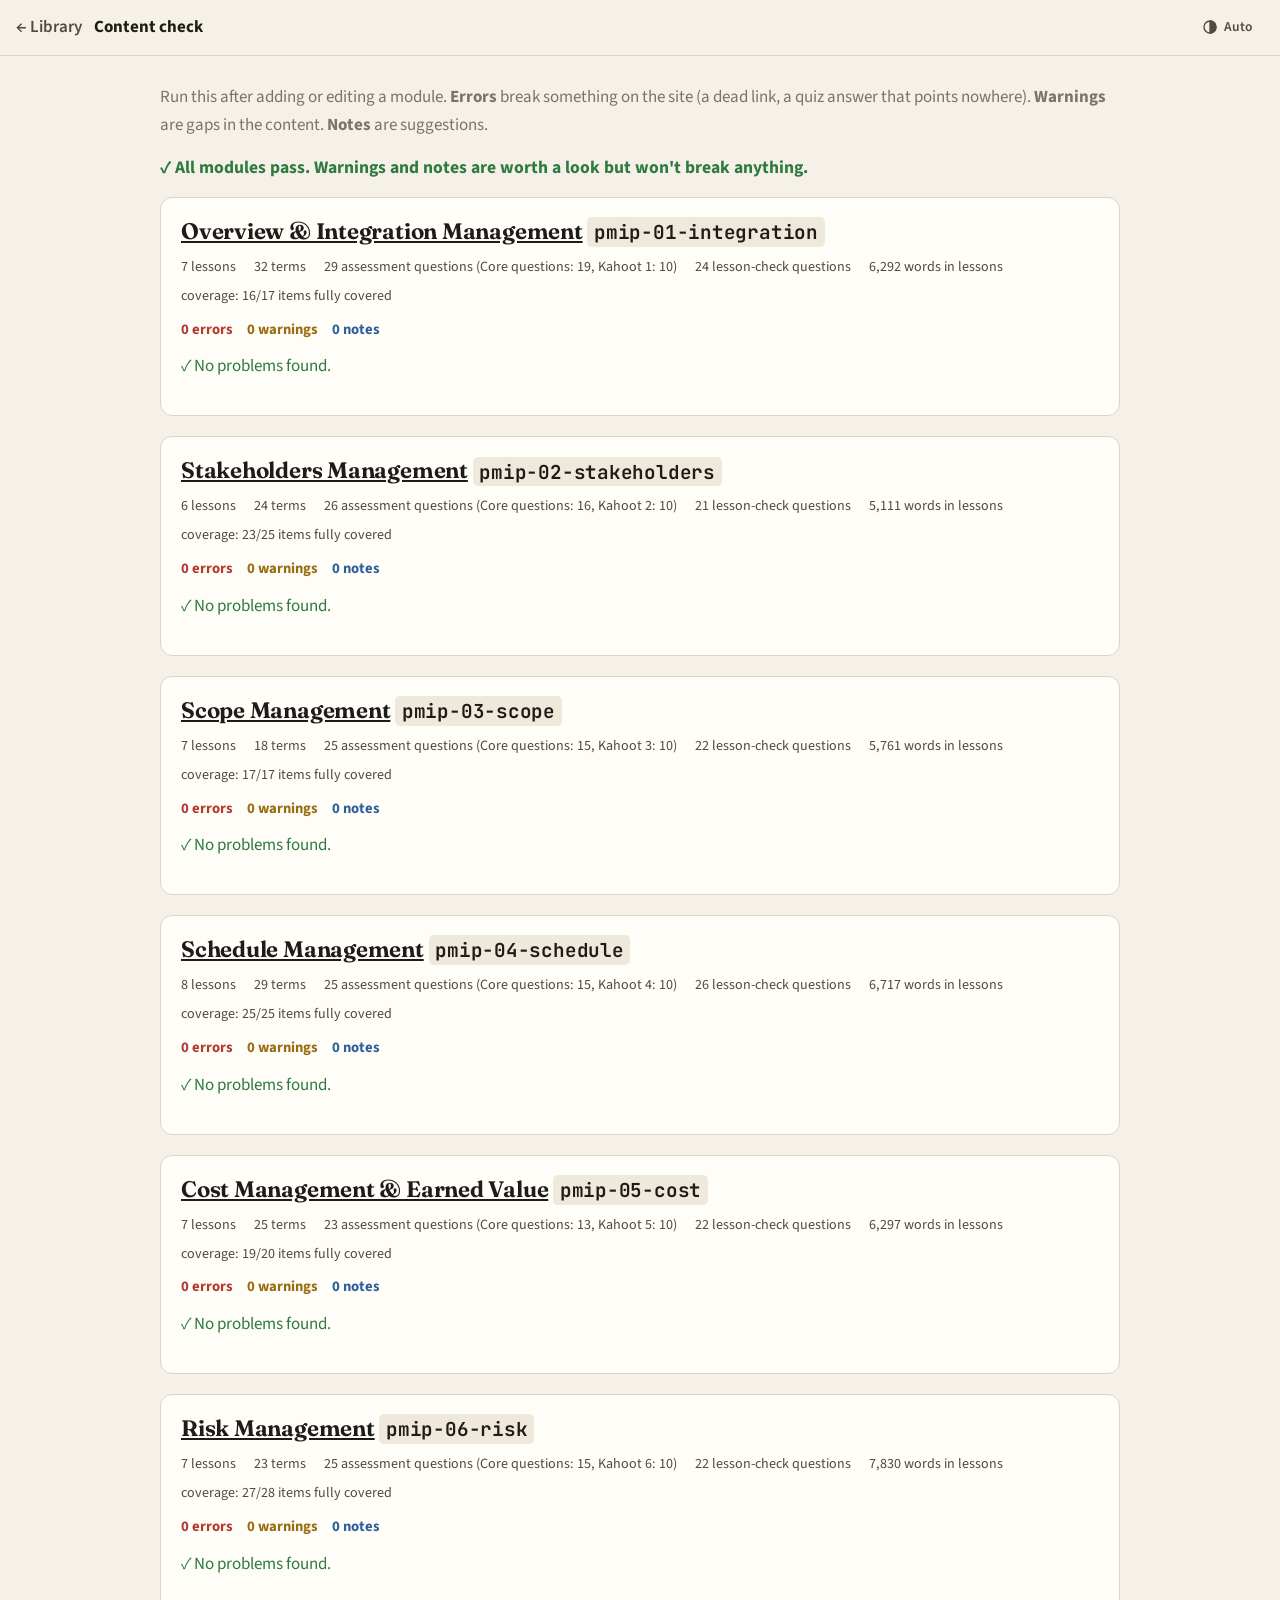
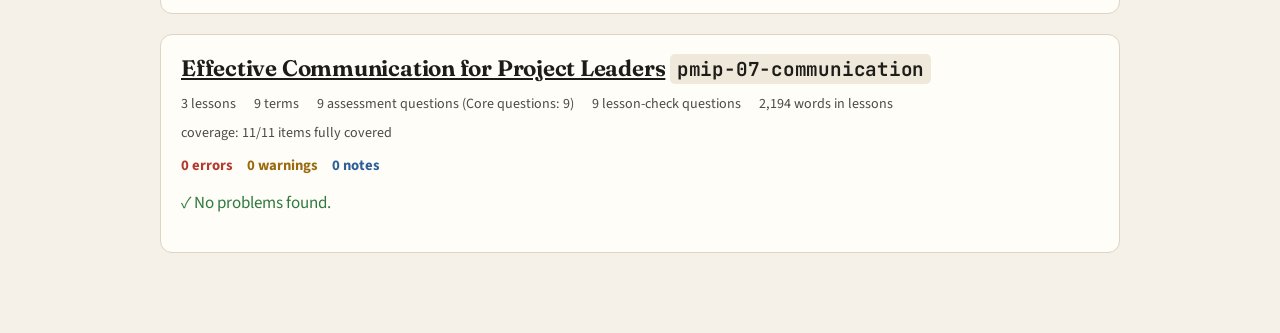
==== check.html @ ed451a3b "Add study library website" ====
<!doctype html>
<html lang="en">
<head>
  <meta charset="utf-8">
  <meta name="viewport" content="width=device-width, initial-scale=1">
  <title>Content check · Study Library</title>
  <meta name="robots" content="noindex">
  <link rel="icon" href="assets/favicon.svg" type="image/svg+xml">
  <link rel="stylesheet" href="https://fonts.googleapis.com/css2?family=Fraunces:opsz,wght@9..144,500;9..144,650&family=Source+Sans+3:wght@400;600;700&family=JetBrains+Mono:wght@400&display=swap">
  <link rel="stylesheet" href="assets/css/site.css">
</head>
<body class="check-page">
  <header class="topbar">
    <a class="back" href="index.html">← <span>Library</span></a>
    <strong class="topbar-title">Content check</strong>
    <button class="btn btn-ghost btn-sm theme-toggle" type="button"></button>
  </header>
  <main class="check-main">
    <p class="muted">Run this after adding or editing a module. <strong>Errors</strong> break something on the site (a dead link, a quiz answer that points nowhere). <strong>Warnings</strong> are gaps in the content. <strong>Notes</strong> are suggestions.</p>
    <div id="report"><div class="loading">Checking…</div></div>
  </main>
  <script src="assets/js/core.js"></script>
  <script src="assets/js/check.js"></script>
</body>
</html>
---- assets/css/site.css ----
/* ==========================================================================
   Study Library — styles
   Colours are tokens on :root; dark mode follows the system unless the
   theme button forces light or dark.
   ========================================================================== */
:root {
  --bg: #f5f1e8;
  --surface: #fffdf8;
  --surface-2: #efe9dc;
  --surface-3: #e6dfcf;
  --ink: #1e1c18;
  --ink-2: #4f4a42;
  --ink-3: #7a7368;
  --line: #ddd4c3;
  --line-2: #cbc0ab;
  --accent: #1f5f5b;
  --accent-2: #2c7a74;
  --accent-soft: #dcebe8;
  --accent-ink: #ffffff;
  --mod: var(--accent);

  --ok: #2f7a3e;
  --ok-soft: #e1f0e2;
  --bad: #b23a2e;
  --bad-soft: #f8e1dd;
  --warn: #9a6a0f;
  --warn-soft: #f8ecd2;
  --info: #2d5f9a;
  --info-soft: #dfe9f6;
  --violet: #6a4aa0;
  --violet-soft: #ece4f7;

  --font-body: "Source Sans 3", system-ui, -apple-system, "Segoe UI", Roboto, sans-serif;
  --font-head: "Fraunces", Georgia, "Times New Roman", serif;
  --font-mono: "JetBrains Mono", ui-monospace, Menlo, Consolas, monospace;

  --radius: 12px;
  --radius-sm: 8px;
  --shadow: 0 1px 2px rgba(40, 30, 10, 0.06), 0 4px 16px rgba(40, 30, 10, 0.06);
  --topbar-h: 56px;
  color-scheme: light;
}

@media (prefers-color-scheme: dark) {
  :root:not([data-theme="light"]) {
    --bg: #141619;
    --surface: #1b1e22;
    --surface-2: #23272c;
    --surface-3: #2c3137;
    --ink: #ece6da;
    --ink-2: #bdb5a7;
    --ink-3: #8f887c;
    --line: #31363c;
    --line-2: #434950;
    --accent: #6cc0b6;
    --accent-2: #8bd3ca;
    --accent-soft: #1f3a37;
    --accent-ink: #0f1a19;
    --ok: #74c27f;
    --ok-soft: #1d3322;
    --bad: #ec8a7e;
    --bad-soft: #3a211e;
    --warn: #e2b55a;
    --warn-soft: #3a2f17;
    --info: #86b2e8;
    --info-soft: #1c2a3c;
    --violet: #b9a0e6;
    --violet-soft: #2b2340;
    --shadow: 0 1px 2px rgba(0, 0, 0, 0.3), 0 4px 16px rgba(0, 0, 0, 0.25);
    color-scheme: dark;
  }
}
:root[data-theme="dark"] {
  --bg: #141619;
  --surface: #1b1e22;
  --surface-2: #23272c;
  --surface-3: #2c3137;
  --ink: #ece6da;
  --ink-2: #bdb5a7;
  --ink-3: #8f887c;
  --line: #31363c;
  --line-2: #434950;
  --accent: #6cc0b6;
  --accent-2: #8bd3ca;
  --accent-soft: #1f3a37;
  --accent-ink: #0f1a19;
  --ok: #74c27f;
  --ok-soft: #1d3322;
  --bad: #ec8a7e;
  --bad-soft: #3a211e;
  --warn: #e2b55a;
  --warn-soft: #3a2f17;
  --info: #86b2e8;
  --info-soft: #1c2a3c;
  --violet: #b9a0e6;
  --violet-soft: #2b2340;
  --shadow: 0 1px 2px rgba(0, 0, 0, 0.3), 0 4px 16px rgba(0, 0, 0, 0.25);
  color-scheme: dark;
}

/* ---------- Base ---------- */
*, *::before, *::after { box-sizing: border-box; }
html { scroll-padding-top: calc(var(--topbar-h) + 16px); -webkit-text-size-adjust: 100%; }
body {
  margin: 0;
  background: var(--bg);
  color: var(--ink);
  font: 17px/1.62 var(--font-body);
  overflow-x: hidden;
}
h1, h2, h3, h4 { font-family: var(--font-head); font-weight: 650; line-height: 1.2; margin: 0 0 0.5em; letter-spacing: -0.01em; }
h3 { font-size: 1.15rem; }
p { margin: 0 0 0.85em; }
a { color: var(--accent); text-underline-offset: 2px; }
a:hover { color: var(--accent-2); }
code { font-family: var(--font-mono); font-size: 0.86em; background: var(--surface-2); padding: 0.1em 0.35em; border-radius: 5px; }
mark { background: var(--warn-soft); color: inherit; padding: 0 0.15em; border-radius: 3px; }
img, svg { max-width: 100%; }
button { font: inherit; }
:focus-visible { outline: 2px solid var(--accent); outline-offset: 2px; border-radius: 4px; }
.muted { color: var(--ink-3); }
.small { font-size: 0.85rem; }
.loading { padding: 48px 0; color: var(--ink-3); text-align: center; }
.warn { color: var(--warn); }
[hidden] { display: none !important; }
.deep [id] { scroll-margin-top: calc(var(--topbar-h) + 20px); }

/* ---------- Buttons, segmented controls, chips, bars ---------- */
.btn {
  display: inline-flex; align-items: center; gap: 6px;
  padding: 8px 14px; border-radius: 999px;
  border: 1px solid var(--line-2); background: var(--surface); color: var(--ink);
  cursor: pointer; font-weight: 600; font-size: 0.93rem; text-decoration: none;
  transition: background 0.15s, border-color 0.15s, color 0.15s;
}
.btn:hover { background: var(--surface-2); color: var(--ink); }
.btn-primary { background: var(--accent); border-color: var(--accent); color: var(--accent-ink); }
.btn-primary:hover { background: var(--accent-2); border-color: var(--accent-2); color: var(--accent-ink); }
.btn-ghost { background: transparent; border-color: transparent; color: var(--ink-2); }
.btn-ghost:hover { background: var(--surface-2); }
.btn-sm { padding: 5px 11px; font-size: 0.85rem; }

.seg { display: inline-flex; flex-wrap: wrap; gap: 4px; background: var(--surface-2); padding: 4px; border-radius: 999px; }
.seg:empty { display: none; }
.seg-btn {
  border: 0; background: transparent; color: var(--ink-2); padding: 5px 12px; border-radius: 999px;
  cursor: pointer; font-weight: 600; font-size: 0.88rem;
}
.seg-btn:hover { color: var(--ink); }
.seg-btn.on { background: var(--surface); color: var(--ink); box-shadow: var(--shadow); }
.count { font-size: 0.78em; font-weight: 700; color: var(--ink-3); margin-left: 2px; }

.chip {
  display: inline-block; padding: 2px 10px; border-radius: 999px; font-size: 0.85rem;
  background: var(--surface-2); color: var(--ink-2); text-decoration: none; border: 1px solid var(--line);
}
.chip:hover { border-color: var(--accent); color: var(--accent); }
.chips { display: flex; flex-wrap: wrap; gap: 6px; }

.bar { height: 6px; border-radius: 99px; background: var(--surface-3); overflow: hidden; flex: 1; }
.bar > span { display: block; height: 100%; background: var(--mod); border-radius: 99px; transition: width 0.3s; }

.eyebrow { font-size: 0.75rem; letter-spacing: 0.08em; text-transform: uppercase; font-weight: 700; color: var(--ink-3); }

.src-tag, .src-inline { font-size: 0.8rem; color: var(--ink-3); font-family: var(--font-mono); }
.src-line { font-size: 0.78rem; color: var(--ink-3); font-family: var(--font-mono); margin-top: 6px; }

/* ---------- Top bar & tabs ---------- */
.topbar {
  position: sticky; top: 0; z-index: 20;
  display: flex; align-items: center; gap: 12px;
  height: var(--topbar-h); padding: 0 16px;
  background: color-mix(in srgb, var(--bg) 88%, transparent);
  backdrop-filter: saturate(1.4) blur(10px);
  -webkit-backdrop-filter: saturate(1.4) blur(10px);
  border-bottom: 1px solid var(--line);
}
.back { text-decoration: none; color: var(--ink-2); font-weight: 600; white-space: nowrap; }
.topbar-title { flex: 1; }
.tabs { flex: 1; display: flex; justify-content: center; gap: 4px; height: 100%; }
.tabs [role="tab"] {
  border: 0; background: transparent; color: var(--ink-2); font-weight: 700; font-size: 0.98rem;
  padding: 0 14px; cursor: pointer; border-bottom: 3px solid transparent; margin-bottom: -1px;
}
.tabs [role="tab"]:hover { color: var(--ink); }
.tabs [role="tab"][aria-selected="true"] { color: var(--ink); border-bottom-color: var(--mod); }

/* ---------- Home ---------- */
.home-head { max-width: 1180px; margin: 0 auto; padding: 48px 20px 8px; }
.home-head-inner { display: flex; justify-content: space-between; align-items: flex-start; gap: 16px; }
.home-head h1 { font-size: clamp(2.1rem, 5vw, 3.2rem); margin: 4px 0 6px; }
.tagline { color: var(--ink-2); font-size: 1.12rem; max-width: 640px; }
.home-tools { display: flex; flex-wrap: wrap; gap: 12px; align-items: center; margin-top: 24px; }
.search-box {
  flex: 1 1 320px; display: flex; align-items: center; gap: 8px;
  background: var(--surface); border: 1px solid var(--line-2); border-radius: 999px; padding: 0 16px;
  box-shadow: var(--shadow);
}
.search-box span { color: var(--ink-3); font-size: 1.2rem; }
.search-box input { flex: 1; border: 0; background: transparent; color: var(--ink); font: inherit; padding: 12px 0; outline: none; min-width: 0; }
.home-main { max-width: 1180px; margin: 0 auto; padding: 8px 20px 40px; }
.section-label { font-size: 0.85rem; font-weight: 700; color: var(--ink-3); text-transform: uppercase; letter-spacing: 0.07em; margin: 20px 0 12px; font-family: var(--font-body); }
.home-status:empty { display: none; }
.home-status { margin-top: 16px; }

.mgrid { display: grid; grid-template-columns: repeat(auto-fill, minmax(290px, 1fr)); gap: 18px; }
.mcard {
  position: relative; display: flex; flex-direction: column; gap: 10px;
  background: var(--surface); border: 1px solid var(--line); border-radius: var(--radius);
  padding: 20px 20px 16px; box-shadow: var(--shadow);
  border-top: 5px solid var(--mod);
  transition: transform 0.15s, box-shadow 0.15s, border-color 0.15s;
}
.mcard:hover { transform: translateY(-2px); border-color: var(--line-2); border-top-color: var(--mod); }
.mcard-top { display: flex; align-items: center; gap: 10px; }
.mod-icon {
  display: inline-grid; place-items: center; width: 42px; height: 42px; border-radius: 11px;
  background: color-mix(in srgb, var(--mod) 16%, var(--surface)); color: var(--mod);
  font-weight: 800; font-size: 1.15rem; flex: none;
}
.mcard-title { font-size: 1.35rem; margin: 0; }
.mcard-main { color: var(--ink); text-decoration: none; }
.mcard-main::after { content: ""; position: absolute; inset: 0; border-radius: var(--radius); }
.mcard-sub { color: var(--ink-2); margin: 0; font-size: 0.96rem; }
.mcard-stats { display: flex; flex-wrap: wrap; gap: 6px 14px; font-size: 0.85rem; color: var(--ink-3); }
.mcard-progress { display: flex; align-items: center; gap: 10px; font-size: 0.82rem; color: var(--ink-3); margin-top: auto; }
.mcard-links { display: flex; justify-content: space-between; align-items: center; border-top: 1px solid var(--line); padding-top: 12px; font-weight: 700; font-size: 0.92rem; }
.mcard-go { color: var(--mod); text-decoration: none; }
.mcard-ref { position: relative; z-index: 2; color: var(--ink-2); text-decoration: none; padding: 4px 10px; border-radius: 99px; border: 1px solid var(--line-2); }
.mcard-ref:hover { color: var(--mod); border-color: var(--mod); }

.term-hits { display: grid; grid-template-columns: repeat(auto-fill, minmax(320px, 1fr)); gap: 10px; }
.term-hit {
  display: grid; grid-template-columns: 1fr auto; gap: 2px 10px; padding: 12px 14px;
  background: var(--surface); border: 1px solid var(--line); border-left: 4px solid var(--mod);
  border-radius: var(--radius-sm); text-decoration: none; color: var(--ink);
}
.term-hit:hover { border-color: var(--mod); color: var(--ink); }
.th-term { font-weight: 700; }
.th-mod { font-size: 0.78rem; color: var(--ink-3); text-align: right; }
.th-short { grid-column: 1 / -1; font-size: 0.9rem; color: var(--ink-2); }

/* ---------- Module hero ---------- */
.hero { border-bottom: 1px solid var(--line); background: linear-gradient(180deg, color-mix(in srgb, var(--mod) 9%, var(--bg)), var(--bg)); }
.hero-inner { max-width: 1180px; margin: 0 auto; padding: 34px 20px 26px; display: flex; gap: 20px; align-items: flex-start; }
.hero .mod-icon { width: 64px; height: 64px; font-size: 1.7rem; border-radius: 16px; }
.hero-text { flex: 1; min-width: 0; }
.hero h1 { font-size: clamp(1.8rem, 4.2vw, 2.7rem); margin: 4px 0 6px; }
.subtitle { color: var(--ink-2); font-size: 1.1rem; max-width: 760px; }
.hero-meta { display: flex; flex-wrap: wrap; gap: 4px 16px; color: var(--ink-3); font-size: 0.9rem; }
.hero-progress { display: flex; align-items: center; gap: 12px; margin-top: 14px; max-width: 460px; font-size: 0.85rem; color: var(--ink-3); }

/* ---------- Deep Dive layout ---------- */
main { min-height: 50vh; }
.deep-layout { max-width: 1180px; margin: 0 auto; padding: 24px 20px 60px; display: grid; grid-template-columns: 250px minmax(0, 1fr); gap: 40px; }
.toc-wrap { position: relative; }
.toc { position: sticky; top: calc(var(--topbar-h) + 16px); max-height: calc(100vh - var(--topbar-h) - 32px); overflow: auto; font-size: 0.92rem; padding-right: 4px; }
.toc summary { display: none; }
.toc ul, .toc ol { list-style: none; margin: 0 0 8px; padding: 0; }
.toc-group { font-size: 0.72rem; text-transform: uppercase; letter-spacing: 0.08em; font-weight: 700; color: var(--ink-3); margin: 14px 0 4px; }
.toc a { display: flex; gap: 8px; padding: 5px 10px; border-radius: 8px; color: var(--ink-2); text-decoration: none; line-height: 1.35; border-left: 2px solid transparent; }
.toc a:hover { background: var(--surface-2); color: var(--ink); }
.toc a.active { color: var(--ink); background: var(--surface-2); border-left-color: var(--mod); font-weight: 600; }
.toc-n {
  flex: none; display: inline-grid; place-items: center; width: 20px; height: 20px; border-radius: 50%;
  border: 1.5px solid var(--line-2); font-size: 0.72rem; font-weight: 700; color: var(--ink-3); margin-top: 1px;
}
.toc-lessons li.done .toc-n { background: var(--ok); border-color: var(--ok); color: var(--surface); font-size: 0; }
.toc-lessons li.done .toc-n::before { content: "✓"; font-size: 0.72rem; }

.deep { min-width: 0; max-width: 820px; }
.sec { padding: 8px 0 36px; margin-bottom: 28px; border-bottom: 1px solid var(--line); }
.sec:last-child { border-bottom: 0; }
.sec-title { font-size: clamp(1.5rem, 3vw, 1.95rem); }
.flash { animation: flash 1.4s ease-out; }
@keyframes flash { 0% { box-shadow: 0 0 0 4px color-mix(in srgb, var(--mod) 45%, transparent); } 100% { box-shadow: 0 0 0 4px transparent; } }

.ov-grid { display: grid; grid-template-columns: repeat(auto-fit, minmax(260px, 1fr)); gap: 16px; margin-top: 18px; }
.ov-card { background: var(--surface); border: 1px solid var(--line); border-radius: var(--radius); padding: 18px 20px; }
.ov-card h3 { font-size: 1rem; font-family: var(--font-body); font-weight: 700; margin-top: 10px; }
.ov-card h3:first-child { margin-top: 0; }
.ov-card ul, .ov-card ol { padding-left: 20px; margin: 0 0 10px; }
.src-list li { margin-bottom: 4px; font-size: 0.93rem; }

/* ---------- Lessons ---------- */
.lesson-head { margin-bottom: 18px; }
.lesson-num { font-size: 0.8rem; font-weight: 700; text-transform: uppercase; letter-spacing: 0.08em; color: var(--mod); margin-bottom: 4px; }
.done-pill { background: var(--ok-soft); color: var(--ok); padding: 1px 8px; border-radius: 99px; margin-left: 6px; letter-spacing: 0.02em; }
.lesson-meta { display: flex; flex-wrap: wrap; gap: 6px 16px; align-items: center; font-size: 0.85rem; color: var(--ink-3); }
.builds { display: inline-flex; flex-wrap: wrap; gap: 6px; align-items: center; }
.lesson-summary { margin-top: 12px; font-size: 1.08rem; color: var(--ink-2); }
.lesson-body > .blk { margin: 0 0 20px; }
.lesson-foot { display: flex; flex-wrap: wrap; justify-content: space-between; align-items: center; gap: 12px; margin-top: 26px; }
.next-link { font-weight: 700; text-decoration: none; }

/* ---------- Blocks ---------- */
.blk { margin: 0 0 20px; }
.blk > :last-child { margin-bottom: 0; }
.blk-text ul, .blk-text ol, .blk-list ul, .blk-list ol { padding-left: 24px; margin: 0 0 0.85em; }
.blk-text li, .blk-list li { margin-bottom: 4px; }
.md-h { font-family: var(--font-body); font-weight: 700; font-size: 1rem; margin: 1.1em 0 0.4em; }
.blk-h { font-size: 1.3rem; margin: 30px 0 12px; }
.blk-label { font-size: 0.74rem; font-weight: 800; letter-spacing: 0.09em; text-transform: uppercase; color: var(--ink-3); margin-bottom: 8px; }
.list-title { font-weight: 700; margin-bottom: 6px; }
.blk-error { border: 1px dashed var(--bad); color: var(--bad); padding: 10px 14px; border-radius: var(--radius-sm); }
.term-link { color: inherit; text-decoration: underline dotted var(--mod); text-decoration-thickness: 1.5px; text-underline-offset: 3px; }
.term-link:hover { color: var(--mod); }
.term-missing { color: var(--bad); text-decoration: underline wavy var(--bad); }

.intuition { background: color-mix(in srgb, var(--mod) 8%, var(--surface)); border-radius: var(--radius); padding: 16px 20px; border: 1px solid color-mix(in srgb, var(--mod) 20%, var(--line)); }
.intuition .blk-label { color: var(--mod); }

.definition { background: var(--surface); border: 1px solid var(--line); border-left: 4px solid var(--mod); border-radius: var(--radius-sm); padding: 16px 20px; }
.def-term { font-family: var(--font-head); font-size: 1.3rem; font-weight: 650; margin-bottom: 6px; }
.def-aka { font-size: 0.88rem; color: var(--ink-3); margin-top: 4px; }
.def-formula { margin-top: 10px; }

.formula { background: var(--surface); border: 1px solid var(--line); border-radius: var(--radius); padding: 16px 20px; }
.formula-tex { overflow-x: auto; padding: 4px 0; }
.tex { font-family: var(--font-mono); font-size: 0.92em; background: var(--surface-2); padding: 0.1em 0.4em; border-radius: 5px; }
.tex-display { display: block; text-align: center; padding: 10px; margin: 6px 0; }
.katex-display { margin: 0.4em 0; }
.katex-display { overflow-x: auto; overflow-y: hidden; padding: 2px 0; }
.katex .katex-mathml { width: 1px; height: 1px; overflow: hidden; }
.def-formula, .fc-formula { overflow-x: auto; }
table.where { width: 100%; border-collapse: collapse; font-size: 0.92rem; margin-top: 10px; }
table.where th { text-align: left; font-size: 0.74rem; text-transform: uppercase; letter-spacing: 0.06em; color: var(--ink-3); border-bottom: 1px solid var(--line); padding: 4px 8px; }
table.where td { border-bottom: 1px solid var(--line); padding: 6px 8px; vertical-align: top; }
table.where td.sym { white-space: nowrap; width: 1%; }
table.where td.unit { white-space: nowrap; color: var(--ink-2); }
.formula-note { margin-top: 10px; font-size: 0.95rem; color: var(--ink-2); }

.example { background: var(--surface); border: 1px solid var(--line); border-radius: var(--radius); padding: 18px 20px; }
.example .blk-label { color: var(--info); }
.ex-title { font-family: var(--font-body); font-weight: 700; font-size: 1.08rem; margin-bottom: 8px; }
.ex-problem { padding-bottom: 6px; }
.ex-solution > summary { cursor: pointer; font-weight: 700; color: var(--ink-2); padding: 6px 0; }
.ex-steps { counter-reset: step; list-style: none; padding: 0; margin: 8px 0 0; }
.ex-steps > li { counter-increment: step; position: relative; padding: 0 0 12px 40px; margin: 0; border-left: 2px solid var(--line); margin-left: 13px; padding-left: 26px; }
.ex-steps > li:last-child { border-left-color: transparent; }
.ex-steps > li::before {
  content: counter(step); position: absolute; left: -14px; top: 0; width: 26px; height: 26px; border-radius: 50%;
  display: grid; place-items: center; background: var(--info-soft); color: var(--info); font-weight: 800; font-size: 0.82rem;
}
.step-do p, .step-why p { margin-bottom: 0.4em; }
.step-why { font-size: 0.93rem; color: var(--ink-2); display: flex; gap: 8px; }
.step-why > span { flex: none; font-size: 0.7rem; font-weight: 800; text-transform: uppercase; letter-spacing: 0.08em; color: var(--ink-3); padding-top: 4px; }
.ex-answer { margin-top: 6px; padding: 10px 14px; background: var(--ok-soft); border-radius: var(--radius-sm); display: flex; gap: 10px; align-items: baseline; }
.ex-answer strong { color: var(--ok); font-size: 0.75rem; text-transform: uppercase; letter-spacing: 0.08em; flex: none; }
.ex-answer p { margin: 0; }

.callout { border-radius: var(--radius-sm); padding: 14px 18px; border: 1px solid; }
.callout-title { font-weight: 800; font-size: 0.92rem; margin-bottom: 4px; }
.callout-note { background: var(--info-soft); border-color: color-mix(in srgb, var(--info) 30%, transparent); }
.callout-note .callout-title { color: var(--info); }
.callout-tip, .callout-key { background: var(--ok-soft); border-color: color-mix(in srgb, var(--ok) 30%, transparent); }
.callout-tip .callout-title, .callout-key .callout-title { color: var(--ok); }
.callout-warning { background: var(--bad-soft); border-color: color-mix(in srgb, var(--bad) 30%, transparent); }
.callout-warning .callout-title { color: var(--bad); }
.callout-conflict { background: var(--warn-soft); border-color: color-mix(in srgb, var(--warn) 45%, transparent); border-left-width: 5px; }
.callout-conflict .callout-title { color: var(--warn); }
.callout-added { background: var(--violet-soft); border-color: color-mix(in srgb, var(--violet) 35%, transparent); border-style: dashed; }
.callout-added .callout-title { color: var(--violet); }
.callout-exam { background: var(--surface-2); border-color: var(--line-2); }

.quote { margin: 0 0 20px; padding: 12px 20px; border-left: 4px solid var(--line-2); background: var(--surface); border-radius: 0 var(--radius-sm) var(--radius-sm) 0; font-style: italic; }
.quote footer { font-style: normal; font-size: 0.82rem; color: var(--ink-3); font-family: var(--font-mono); }

.steps ol { padding-left: 24px; margin: 0; }
.steps li { margin-bottom: 6px; padding-left: 4px; }
.steps { background: var(--surface); border: 1px solid var(--line); border-radius: var(--radius); padding: 16px 20px; }

.table-scroll { overflow-x: auto; border: 1px solid var(--line); border-radius: var(--radius-sm); background: var(--surface); }
.table-blk table, .cov-table, .chk-table { width: 100%; border-collapse: collapse; font-size: 0.93rem; }
.table-blk th, .table-blk td, .cov-table th, .cov-table td, .chk-table th, .chk-table td { padding: 8px 12px; border-bottom: 1px solid var(--line); text-align: left; vertical-align: top; }
.table-blk th, .cov-table th, .chk-table th { background: var(--surface-2); font-weight: 700; font-size: 0.85rem; }
.table-blk tr:last-child td, .cov-table tr:last-child td { border-bottom: 0; }
figure { margin: 0 0 20px; }
figcaption { font-size: 0.88rem; color: var(--ink-2); margin-top: 8px; }
.figure { text-align: center; }
.figure img { border-radius: var(--radius-sm); border: 1px solid var(--line); background: #fff; }
.fig-svg { background: var(--surface); border: 1px solid var(--line); border-radius: var(--radius-sm); padding: 14px; color: var(--ink); }
.fig-svg svg { height: auto; display: block; margin: 0 auto; }

.code-blk pre { background: var(--surface-2); border: 1px solid var(--line); border-radius: var(--radius-sm); padding: 14px 16px; overflow-x: auto; font-size: 0.88rem; line-height: 1.5; margin: 0; }
.code-blk pre code { background: none; padding: 0; font-size: inherit; }

.usage { display: grid; grid-template-columns: 1fr 1fr; gap: 12px; }
.usage .src-line { grid-column: 1 / -1; }
.usage-col { border-radius: var(--radius-sm); padding: 14px 16px; }
.usage-col ul { margin: 0; padding-left: 20px; }
.usage-col li { margin-bottom: 4px; }
.usage .use { background: var(--ok-soft); }
.usage .use .blk-label { color: var(--ok); }
.usage .avoid { background: var(--bad-soft); }
.usage .avoid .blk-label { color: var(--bad); }

.misconceptions .mc-pair { display: grid; grid-template-columns: 1fr 1fr; gap: 0; border: 1px solid var(--line); border-radius: var(--radius-sm); overflow: hidden; margin-bottom: 10px; background: var(--surface); }
.mc-wrong, .mc-right { display: flex; gap: 10px; padding: 12px 14px; }
.mc-wrong { border-right: 1px solid var(--line); }
.mc-wrong > span { color: var(--bad); font-weight: 800; }
.mc-right > span { color: var(--ok); font-weight: 800; }
.mc-wrong p, .mc-right p { margin: 0; }
.mc-wrong { color: var(--ink-2); }

.more { border: 1px solid var(--line); border-radius: var(--radius-sm); background: var(--surface); }
.more > summary { cursor: pointer; padding: 10px 16px; font-weight: 700; color: var(--ink-2); }
.more[open] > summary { border-bottom: 1px solid var(--line); }
.more-body { padding: 16px; }

.takeaways { background: color-mix(in srgb, var(--mod) 7%, var(--surface)); border: 1px solid color-mix(in srgb, var(--mod) 25%, var(--line)); border-radius: var(--radius); padding: 16px 20px; margin: 28px 0 20px; }
.takeaways .blk-label { color: var(--mod); }
.takeaways ul { margin: 0; padding-left: 20px; }
.takeaways li { margin-bottom: 4px; }
.lesson-check { margin-top: 24px; }
.lesson-check h3 { font-size: 1.2rem; }

/* ---------- Concept map ---------- */
.cmap { position: relative; overflow-x: auto; padding: 8px 2px; }
.cmap-lines { position: absolute; left: 0; top: 0; pointer-events: none; color: var(--ink-3); overflow: visible; }
.cmap-lines path.edge { fill: none; stroke: currentColor; stroke-width: 1.5; opacity: 0.7; }
.cmap-cols { position: relative; display: flex; gap: 56px; align-items: center; min-width: min-content; }
.cmap-col { display: flex; flex-direction: column; gap: 14px; flex: 1 1 180px; min-width: 150px; }
.cmap-node {
  display: block; padding: 10px 14px; border-radius: var(--radius-sm); background: var(--surface);
  border: 1.5px solid var(--line-2); color: var(--ink); text-decoration: none; font-weight: 600; font-size: 0.92rem; line-height: 1.3;
  position: relative; z-index: 1;
}
a.cmap-node:hover { border-color: var(--mod); color: var(--mod); }
.cmap-term { border-style: dashed; }
.cmap-vertical .cmap-cols { flex-direction: column; align-items: stretch; gap: 30px; }
.cmap-vertical .cmap-col { flex: none; flex-direction: row; flex-wrap: wrap; justify-content: center; align-items: flex-start; gap: 14px; min-width: 0; }
.cmap-vertical .cmap-node { flex: 0 1 260px; text-align: center; }
.cmap-legend { font-size: 0.85rem; color: var(--ink-3); margin-top: 10px; }

/* ---------- Quiz ---------- */
.quiz-summary { position: sticky; top: calc(var(--topbar-h) + 8px); z-index: 5; display: flex; align-items: center; gap: 14px; flex-wrap: wrap; background: var(--surface); border: 1px solid var(--line); border-radius: var(--radius-sm); padding: 10px 14px; margin-bottom: 14px; font-size: 0.9rem; box-shadow: var(--shadow); }
.lesson-check .quiz-summary { position: static; box-shadow: none; }
.qs-stats { flex: 1 1 260px; color: var(--ink-2); }
.qs-best { margin-left: 8px; font-size: 0.8rem; background: var(--ok-soft); color: var(--ok); padding: 1px 8px; border-radius: 99px; }
.quiz-summary .bar { flex: 1 1 120px; max-width: 200px; }
.quiz-filters { display: flex; flex-wrap: wrap; gap: 10px; align-items: center; margin: 14px 0 18px; }
.quiz-filters select { max-width: 100%; text-overflow: ellipsis;  font: inherit; font-size: 0.9rem; padding: 6px 10px; border-radius: 999px; border: 1px solid var(--line-2); background: var(--surface); color: var(--ink); }
.set-note { font-size: 0.93rem; background: var(--surface); border: 1px solid var(--line); border-left: 4px solid var(--violet); border-radius: var(--radius-sm); padding: 10px 14px; margin-bottom: 8px; }

.q { background: var(--surface); border: 1px solid var(--line); border-radius: var(--radius); padding: 16px 18px; margin-bottom: 14px; }
.q.answered { border-color: var(--line-2); }
.q-top { display: flex; align-items: center; gap: 10px; margin-bottom: 8px; }
.q-num { display: inline-grid; place-items: center; min-width: 28px; height: 28px; border-radius: 8px; background: var(--surface-2); font-weight: 800; font-size: 0.85rem; padding: 0 6px; }
.q-meta { display: flex; flex-wrap: wrap; gap: 6px; }
.q-badge { font-size: 0.75rem; padding: 2px 8px; border-radius: 99px; background: var(--surface-2); color: var(--ink-2); text-decoration: none; }
.q-badge-set { background: var(--violet-soft); color: var(--violet); font-weight: 700; }
.q-diff { letter-spacing: 1px; color: var(--warn); }
.q-src { font-family: var(--font-mono); }
.q-prompt { font-weight: 600; }
.q-prompt p:last-child { margin-bottom: 8px; }
.q-hint { font-size: 0.85rem; color: var(--ink-3); margin-bottom: 6px; }
.opt { position: relative; display: flex; align-items: flex-start; gap: 10px; padding: 9px 12px; border: 1.5px solid var(--line); border-radius: var(--radius-sm); margin-bottom: 6px; cursor: pointer; background: var(--bg); transition: border-color 0.12s, background 0.12s; }
.opt:hover { border-color: var(--line-2); }
.opt input { position: absolute; opacity: 0; pointer-events: none; }
.opt-letter { flex: none; display: inline-grid; place-items: center; width: 24px; height: 24px; border-radius: 6px; border: 1.5px solid var(--line-2); font-weight: 800; font-size: 0.78rem; color: var(--ink-3); }
.opt:has(input:checked) { border-color: var(--accent); background: var(--accent-soft); }
.opt:has(input:checked) .opt-letter { background: var(--accent); border-color: var(--accent); color: var(--accent-ink); }
.opt:has(input:focus-visible) { outline: 2px solid var(--accent); outline-offset: 2px; }
.q .opt.is-correct { border-color: var(--ok); background: var(--ok-soft); }
.q .opt.is-correct .opt-letter { background: var(--ok); border-color: var(--ok); color: var(--surface); }
.q .opt.is-wrong { border-color: var(--bad); background: var(--bad-soft); }
.q .opt.is-wrong .opt-letter { background: var(--bad); border-color: var(--bad); color: var(--surface); }
.opt.is-missed { border-style: dashed; border-color: var(--ok); }
.opt-why { font-size: 0.88rem; color: var(--ink-2); margin: -2px 0 8px 46px; }
.num { display: flex; align-items: center; gap: 8px; }
.num input, .q textarea { font: inherit; padding: 8px 12px; border: 1.5px solid var(--line-2); border-radius: var(--radius-sm); background: var(--bg); color: var(--ink); }
.num input { width: 180px; }
.q textarea { width: 100%; resize: vertical; }
.num-unit { color: var(--ink-2); }
.q-actions { display: flex; gap: 8px; margin-top: 10px; }
.q-feedback { margin-top: 12px; padding: 12px 14px; border-radius: var(--radius-sm); }
.fb-right { background: var(--ok-soft); }
.fb-wrong { background: var(--bad-soft); }
.fb-info { background: var(--surface-2); font-size: 0.9rem; }
.fb-model { background: var(--info-soft); }
.fb-verdict { font-weight: 800; margin-bottom: 4px; }
.fb-right .fb-verdict { color: var(--ok); }
.fb-wrong .fb-verdict { color: var(--bad); }
.fb-model .fb-verdict { color: var(--info); }
.fb-expected { font-size: 0.92rem; margin-bottom: 6px; }
.fb-expl p:last-child { margin-bottom: 0; }
.self-mark { display: flex; flex-wrap: wrap; align-items: center; gap: 8px; margin-top: 10px; font-size: 0.9rem; }

/* ---------- Flashcards ---------- */
.fc-toolbar { display: flex; flex-wrap: wrap; gap: 10px 16px; align-items: center; margin-bottom: 14px; font-size: 0.9rem; color: var(--ink-2); }
.fc-count { font-weight: 700; color: var(--ink); }
.fc-only { display: inline-flex; gap: 6px; align-items: center; cursor: pointer; }
.fc-card { perspective: 1200px; cursor: pointer; max-width: 620px; outline: none; }
.fc-inner { display: grid; transition: transform 0.5s; transform-style: preserve-3d; }
.fc-card.flipped .fc-inner { transform: rotateY(180deg); }
.fc-face {
  grid-area: 1 / 1; backface-visibility: hidden; -webkit-backface-visibility: hidden;
  min-height: 210px; padding: 28px; border-radius: var(--radius); border: 1px solid var(--line-2); background: var(--surface);
  display: flex; flex-direction: column; justify-content: center; box-shadow: var(--shadow);
}
.fc-front { align-items: center; text-align: center; border-top: 5px solid var(--mod); }
.fc-back { transform: rotateY(180deg); background: color-mix(in srgb, var(--mod) 6%, var(--surface)); }
.fc-card:focus-visible .fc-face { outline: 2px solid var(--accent); }
.fc-card.is-known .fc-front::after { content: "✓ Known"; position: absolute; top: 12px; right: 14px; font-size: 0.75rem; color: var(--ok); font-weight: 700; }
.fc-front { position: relative; }
.fc-term { font-family: var(--font-head); font-size: 1.7rem; font-weight: 650; }
.fc-sub { color: var(--ink-3); font-size: 0.88rem; margin-top: 6px; }
.fc-hint { color: var(--ink-3); font-size: 0.78rem; margin-top: 18px; }
.fc-formula { margin-top: 8px; }
.fc-back-term { font-size: 0.75rem; font-weight: 800; text-transform: uppercase; letter-spacing: 0.08em; color: var(--mod); margin-bottom: 8px; }
.theme-toggle svg { flex: none; }
.fc-actions { display: flex; flex-wrap: wrap; gap: 8px; margin-top: 14px; max-width: 620px; }
.fc-actions .fc-next { margin-left: auto; }

/* ---------- Coverage, conflicts ---------- */
.cov-summary { display: flex; gap: 8px; margin-bottom: 12px; flex-wrap: wrap; }
.cov-pill { display: inline-block; font-size: 0.78rem; font-weight: 700; padding: 2px 9px; border-radius: 99px; text-transform: capitalize; }
.cov-covered.cov-pill { background: var(--ok-soft); color: var(--ok); }
.cov-partial.cov-pill { background: var(--warn-soft); color: var(--warn); }
.cov-omitted.cov-pill { background: var(--bad-soft); color: var(--bad); }
tr.cov-omitted td { background: color-mix(in srgb, var(--bad-soft) 50%, transparent); }
.conflict-list li { margin-bottom: 6px; }

/* ---------- Quick Reference ---------- */
.ref-wrap { max-width: 900px; margin: 0 auto; padding: 28px 20px 60px; }
.ref-head h2 { font-size: 1.9rem; }
.ref-toolbar {
  position: sticky; top: var(--topbar-h); z-index: 6; display: flex; flex-wrap: wrap; gap: 10px; align-items: center;
  background: var(--bg); padding: 12px 0; border-bottom: 1px solid var(--line); margin-bottom: 12px;
}
.ref-search { flex: 1 1 240px; font: inherit; padding: 9px 16px; border-radius: 999px; border: 1px solid var(--line-2); background: var(--surface); color: var(--ink); }
.ref-count { font-size: 0.85rem; }
.ref-letters { display: flex; flex-wrap: wrap; gap: 4px; margin-bottom: 8px; }
.ref-letters:empty { display: none; }
.ref-letters a { display: inline-grid; place-items: center; min-width: 30px; height: 30px; border-radius: 8px; background: var(--surface); border: 1px solid var(--line); text-decoration: none; font-weight: 700; font-size: 0.85rem; color: var(--ink-2); }
.ref-letters a:hover { border-color: var(--mod); color: var(--mod); }
.ref-group { margin-bottom: 18px; scroll-margin-top: calc(var(--topbar-h) + 80px); }
.ref-group-title { font-family: var(--font-body); font-size: 0.8rem; font-weight: 800; text-transform: uppercase; letter-spacing: 0.08em; color: var(--mod); margin: 18px 0 8px; }
.ref-item { background: var(--surface); border: 1px solid var(--line); border-radius: var(--radius-sm); margin-bottom: 6px; scroll-margin-top: calc(var(--topbar-h) + 80px); }
.ref-item > summary { list-style: none; cursor: pointer; display: flex; align-items: baseline; flex-wrap: wrap; gap: 4px 12px; padding: 12px 44px 12px 16px; position: relative; }
.ref-item > summary::-webkit-details-marker { display: none; }
.ref-item > summary:hover { background: var(--surface-2); border-radius: var(--radius-sm); }
.ref-term { font-weight: 700; font-size: 1.02rem; }
.ref-alias { font-size: 0.85rem; color: var(--ink-3); }
.ref-chev { position: absolute; right: 16px; top: 50%; width: 9px; height: 9px; border-right: 2px solid var(--ink-3); border-bottom: 2px solid var(--ink-3); transform: translateY(-70%) rotate(45deg); transition: transform 0.2s; }
.ref-item[open] > summary .ref-chev { transform: translateY(-30%) rotate(-135deg); }
.ref-item[open] { border-color: var(--line-2); border-left: 3px solid var(--mod); }
.ref-body { padding: 2px 16px 14px; border-top: 1px solid var(--line); }
.ref-short { padding-top: 10px; }
.ref-short p:last-child { margin-bottom: 6px; }
.ref-formula { background: var(--surface-2); border-radius: var(--radius-sm); padding: 4px 10px; margin: 6px 0 10px; overflow-x: auto; }
.ref-row { display: grid; grid-template-columns: 92px 1fr; gap: 10px; margin: 6px 0; font-size: 0.95rem; }
.ref-row p { margin: 0; }
.ref-lbl { font-size: 0.72rem; font-weight: 800; text-transform: uppercase; letter-spacing: 0.08em; color: var(--ink-3); padding-top: 3px; }
.ref-pitfall .ref-lbl { color: var(--bad); }
.ref-foot { display: flex; flex-wrap: wrap; justify-content: space-between; align-items: center; gap: 8px; margin-top: 12px; padding-top: 10px; border-top: 1px dashed var(--line); }
.ref-deep { font-weight: 700; text-decoration: none; font-size: 0.92rem; margin-left: auto; }

/* ---------- Footer, errors, checker ---------- */
.site-foot { max-width: 1180px; margin: 0 auto; padding: 24px 20px 40px; display: flex; justify-content: space-between; flex-wrap: wrap; gap: 8px; font-size: 0.85rem; color: var(--ink-3); border-top: 1px solid var(--line); }
.site-foot a { color: var(--ink-3); }
.health-link.has-errors { color: var(--bad); font-weight: 700; }
.page-error { max-width: 640px; margin: 80px auto; padding: 0 20px; }

.check-main { max-width: 1000px; margin: 0 auto; padding: 28px 20px 60px; }
.chk { background: var(--surface); border: 1px solid var(--line); border-radius: var(--radius); padding: 20px; margin-bottom: 20px; }
.chk h2 { font-size: 1.4rem; }
.chk h2 a { color: var(--ink); }
.chk-stats { display: flex; flex-wrap: wrap; gap: 6px 18px; font-size: 0.88rem; color: var(--ink-2); margin-bottom: 10px; }
.chk-summary { display: flex; gap: 14px; font-weight: 700; margin-bottom: 12px; font-size: 0.92rem; }
.chk-overall { font-size: 1.1rem; font-weight: 700; }
.lvl-error { color: var(--bad); }
.lvl-warn { color: var(--warn); }
.lvl-info { color: var(--info); }
.lvl-ok { color: var(--ok); }
.chk-table tr.lvl-error td:first-child, .chk-table tr.lvl-warn td:first-child, .chk-table tr.lvl-info td:first-child { font-weight: 700; }
.chk-table td { color: var(--ink); }

/* ---------- Responsive ---------- */
@media (max-width: 900px) {
  .deep-layout { grid-template-columns: minmax(0, 1fr); gap: 0; padding-top: 12px; }
  .toc { position: static; max-height: none; background: var(--surface); border: 1px solid var(--line); border-radius: var(--radius); padding: 0 12px; margin-bottom: 20px; }
  .toc summary { display: block; cursor: pointer; padding: 12px 4px; font-weight: 700; }
  .toc[open] { padding-bottom: 12px; }
  .hero-inner { padding-top: 24px; }
}
@media (max-width: 640px) {
  body { font-size: 16px; }
  .topbar { padding: 0 10px; gap: 6px; }
  .back span { display: none; }
  .tabs [role="tab"] { padding: 0 8px; font-size: 0.92rem; }
  .tabs .count { display: none; }
  .theme-toggle .tt-label { display: none; }
  .hero .mod-icon { width: 48px; height: 48px; font-size: 1.3rem; }
  .hero-inner { gap: 14px; }
  .usage, .misconceptions .mc-pair { grid-template-columns: 1fr; }
  .mc-wrong { border-right: 0; border-bottom: 1px solid var(--line); }
  .cmap-cols { flex-direction: column; align-items: stretch; gap: 26px; }
  .cmap-col { flex-direction: row; flex-wrap: wrap; justify-content: center; min-width: 0; }
  .cmap-node { flex: 1 1 140px; }
  .ref-row { grid-template-columns: 1fr; gap: 2px; }
  .home-head { padding-top: 28px; }
  .opt-why { margin-left: 12px; }
  .fc-face { padding: 20px; min-height: 180px; }
  .fc-actions .fc-next { margin-left: 0; }
}

/* ---------- Print: everything expanded, no chrome ---------- */
@media print {
  :root { --bg: #fff; --surface: #fff; }
  .topbar, .toc-wrap, .site-foot, .quiz-summary, .quiz-filters, .q-actions, .fc-mount, #sec-cards, .lesson-foot, .ref-toolbar, .hero-progress { display: none !important; }
  #panel-ref[hidden], #panel-deep[hidden] { display: block !important; }
  .deep-layout { display: block; }
  .deep { max-width: none; }
  details > *:not(summary) { display: block !important; }
  .ref-item, .blk, .q { break-inside: avoid; }
  a { color: inherit; text-decoration: none; }
}
@media (prefers-reduced-motion: reduce) {
  *, *::before, *::after { transition: none !important; animation: none !important; scroll-behavior: auto !important; }
}

.opt-text, .q-prompt, .ref-term, .def-term { overflow-wrap: anywhere; min-width: 0; }
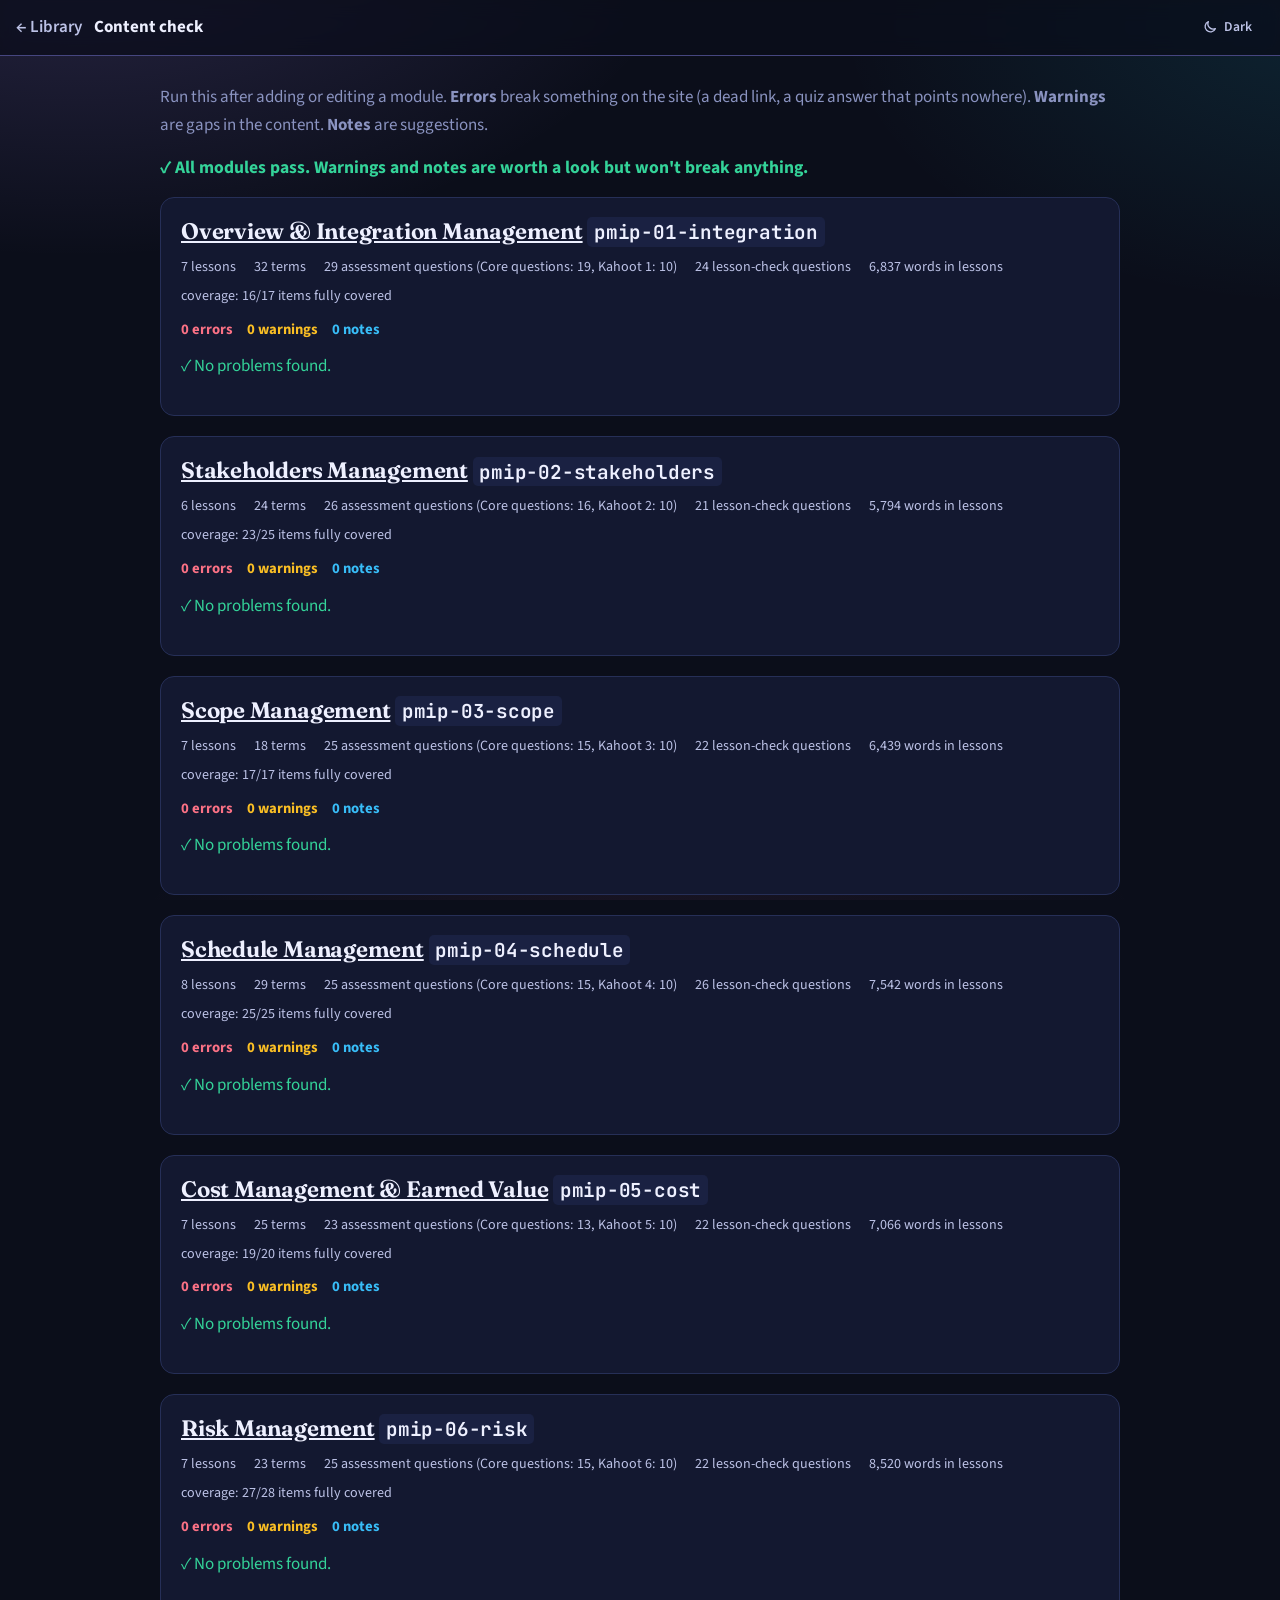
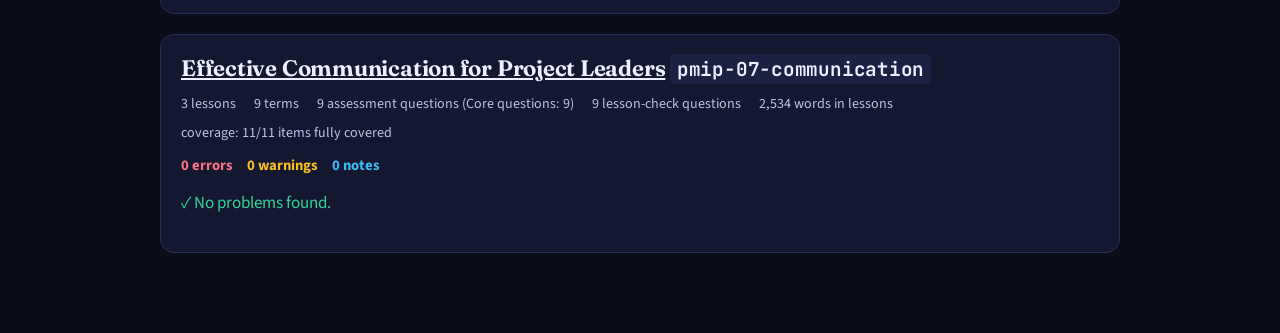
==== commit fbc8c506: "Add colours, diagrams and slide images" ====
--- a/check.html
+++ b/check.html
@@ -1,8 +1,10 @@
 <!doctype html>
-<html lang="en">
+<html lang="en" data-theme="dark">
 <head>
   <meta charset="utf-8">
   <meta name="viewport" content="width=device-width, initial-scale=1">
+  <meta name="color-scheme" content="dark light">
+  <meta name="theme-color" content="#0b0e1a">
   <title>Content check · Study Library</title>
   <meta name="robots" content="noindex">
   <link rel="icon" href="assets/favicon.svg" type="image/svg+xml">
@@ -20,6 +22,7 @@
     <div id="report"><div class="loading">Checking…</div></div>
   </main>
   <script src="assets/js/core.js"></script>
+  <script src="assets/js/diagrams.js"></script>
   <script src="assets/js/check.js"></script>
 </body>
 </html>
--- a/assets/css/site.css
+++ b/assets/css/site.css
@@ -1,102 +1,83 @@
 /* ==========================================================================
    Study Library — styles
-   Colours are tokens on :root; dark mode follows the system unless the
-   theme button forces light or dark.
+   Dark theme by default; the theme button switches to light. Colours are
+   tokens on :root. Each module sets its own --mod colour.
    ========================================================================== */
-:root {
-  --bg: #f5f1e8;
-  --surface: #fffdf8;
-  --surface-2: #efe9dc;
-  --surface-3: #e6dfcf;
-  --ink: #1e1c18;
-  --ink-2: #4f4a42;
-  --ink-3: #7a7368;
-  --line: #ddd4c3;
-  --line-2: #cbc0ab;
-  --accent: #1f5f5b;
-  --accent-2: #2c7a74;
-  --accent-soft: #dcebe8;
-  --accent-ink: #ffffff;
+:root,
+:root[data-theme="dark"] {
+  --bg: #0b0e1a;
+  --surface: #131830;
+  --surface-2: #1a2142;
+  --surface-3: #252e58;
+  --ink: #eef0ff;
+  --ink-2: #bcc2e6;
+  --ink-3: #8a93c0;
+  --line: #262f57;
+  --line-2: #37427c;
+  --accent: #a78bfa;
+  --accent-2: #c4b5fd;
+  --accent-soft: rgba(167, 139, 250, 0.16);
+  --accent-ink: #0b0e1a;
   --mod: var(--accent);
-
-  --ok: #2f7a3e;
-  --ok-soft: #e1f0e2;
-  --bad: #b23a2e;
-  --bad-soft: #f8e1dd;
-  --warn: #9a6a0f;
-  --warn-soft: #f8ecd2;
-  --info: #2d5f9a;
-  --info-soft: #dfe9f6;
-  --violet: #6a4aa0;
-  --violet-soft: #ece4f7;
+  --darken: 0%;
+
+  --ok: #34d399;   --ok-soft: rgba(52, 211, 153, 0.13);
+  --bad: #fb7185;  --bad-soft: rgba(251, 113, 133, 0.13);
+  --warn: #fbbf24; --warn-soft: rgba(251, 191, 36, 0.12);
+  --info: #38bdf8; --info-soft: rgba(56, 189, 248, 0.12);
+  --violet: #c4b5fd; --violet-soft: rgba(196, 181, 253, 0.13);
+
+  /* diagram palette */
+  --t-violet: #a78bfa; --t-cyan: #22d3ee; --t-green: #34d399; --t-orange: #fb923c;
+  --t-pink: #f472b6;   --t-blue: #60a5fa; --t-yellow: #facc15; --t-red: #f87171; --t-gray: #94a3b8;
+  --on-tone: #0b0e1a;
+  --tint: 15%;
 
   --font-body: "Source Sans 3", system-ui, -apple-system, "Segoe UI", Roboto, sans-serif;
   --font-head: "Fraunces", Georgia, "Times New Roman", serif;
   --font-mono: "JetBrains Mono", ui-monospace, Menlo, Consolas, monospace;
 
-  --radius: 12px;
-  --radius-sm: 8px;
-  --shadow: 0 1px 2px rgba(40, 30, 10, 0.06), 0 4px 16px rgba(40, 30, 10, 0.06);
+  --radius: 14px;
+  --radius-sm: 9px;
+  --shadow: 0 1px 0 rgba(255, 255, 255, 0.03) inset, 0 12px 32px -14px rgba(0, 0, 0, 0.7);
   --topbar-h: 56px;
+  color-scheme: dark;
+}
+:root[data-theme="light"] {
+  --bg: #f6f4ff;
+  --surface: #ffffff;
+  --surface-2: #f0edfb;
+  --surface-3: #e4dff6;
+  --ink: #1a1735;
+  --ink-2: #4a4672;
+  --ink-3: #7a76a2;
+  --line: #e2ddf3;
+  --line-2: #cbc3ea;
+  --accent: #6d4aff;
+  --accent-2: #8467ff;
+  --accent-soft: #ece6ff;
+  --accent-ink: #ffffff;
+  --darken: 30%;
+
+  --ok: #0f9f6e;   --ok-soft: #dcf7ec;
+  --bad: #d9364f;  --bad-soft: #fde3e8;
+  --warn: #b7791f; --warn-soft: #fdf1d8;
+  --info: #0a7cc2; --info-soft: #dff1fc;
+  --violet: #8b3fd9; --violet-soft: #f1e6fd;
+
+  --t-violet: #7c3aed; --t-cyan: #0891b2; --t-green: #059669; --t-orange: #ea580c;
+  --t-pink: #db2777;   --t-blue: #2563eb; --t-yellow: #b58105; --t-red: #dc2626; --t-gray: #64748b;
+  --on-tone: #ffffff;
+  --tint: 11%;
+  --shadow: 0 1px 2px rgba(40, 20, 90, 0.06), 0 10px 28px -12px rgba(40, 20, 90, 0.18);
   color-scheme: light;
 }
-
-@media (prefers-color-scheme: dark) {
-  :root:not([data-theme="light"]) {
-    --bg: #141619;
-    --surface: #1b1e22;
-    --surface-2: #23272c;
-    --surface-3: #2c3137;
-    --ink: #ece6da;
-    --ink-2: #bdb5a7;
-    --ink-3: #8f887c;
-    --line: #31363c;
-    --line-2: #434950;
-    --accent: #6cc0b6;
-    --accent-2: #8bd3ca;
-    --accent-soft: #1f3a37;
-    --accent-ink: #0f1a19;
-    --ok: #74c27f;
-    --ok-soft: #1d3322;
-    --bad: #ec8a7e;
-    --bad-soft: #3a211e;
-    --warn: #e2b55a;
-    --warn-soft: #3a2f17;
-    --info: #86b2e8;
-    --info-soft: #1c2a3c;
-    --violet: #b9a0e6;
-    --violet-soft: #2b2340;
-    --shadow: 0 1px 2px rgba(0, 0, 0, 0.3), 0 4px 16px rgba(0, 0, 0, 0.25);
-    color-scheme: dark;
-  }
-}
-:root[data-theme="dark"] {
-  --bg: #141619;
-  --surface: #1b1e22;
-  --surface-2: #23272c;
-  --surface-3: #2c3137;
-  --ink: #ece6da;
-  --ink-2: #bdb5a7;
-  --ink-3: #8f887c;
-  --line: #31363c;
-  --line-2: #434950;
-  --accent: #6cc0b6;
-  --accent-2: #8bd3ca;
-  --accent-soft: #1f3a37;
-  --accent-ink: #0f1a19;
-  --ok: #74c27f;
-  --ok-soft: #1d3322;
-  --bad: #ec8a7e;
-  --bad-soft: #3a211e;
-  --warn: #e2b55a;
-  --warn-soft: #3a2f17;
-  --info: #86b2e8;
-  --info-soft: #1c2a3c;
-  --violet: #b9a0e6;
-  --violet-soft: #2b2340;
-  --shadow: 0 1px 2px rgba(0, 0, 0, 0.3), 0 4px 16px rgba(0, 0, 0, 0.25);
-  color-scheme: dark;
-}
+/* module colour as text: brightened in dark mode, darkened in light mode */
+* { --mod-ink: color-mix(in srgb, var(--mod) calc(100% - var(--darken)), #000); }
+.tone-violet { --tone: var(--t-violet); } .tone-cyan { --tone: var(--t-cyan); } .tone-green { --tone: var(--t-green); }
+.tone-orange { --tone: var(--t-orange); } .tone-pink { --tone: var(--t-pink); } .tone-blue { --tone: var(--t-blue); }
+.tone-yellow { --tone: var(--t-yellow); } .tone-red { --tone: var(--t-red); } .tone-gray { --tone: var(--t-gray); }
+.tone-mod { --tone: var(--mod); }
 
 /* ---------- Base ---------- */
 *, *::before, *::after { box-sizing: border-box; }
@@ -215,7 +196,7 @@
 .mcard-top { display: flex; align-items: center; gap: 10px; }
 .mod-icon {
   display: inline-grid; place-items: center; width: 42px; height: 42px; border-radius: 11px;
-  background: color-mix(in srgb, var(--mod) 16%, var(--surface)); color: var(--mod);
+  background: color-mix(in srgb, var(--mod) 16%, var(--surface)); color: var(--mod-ink);
   font-weight: 800; font-size: 1.15rem; flex: none;
 }
 .mcard-title { font-size: 1.35rem; margin: 0; }
@@ -225,9 +206,9 @@
 .mcard-stats { display: flex; flex-wrap: wrap; gap: 6px 14px; font-size: 0.85rem; color: var(--ink-3); }
 .mcard-progress { display: flex; align-items: center; gap: 10px; font-size: 0.82rem; color: var(--ink-3); margin-top: auto; }
 .mcard-links { display: flex; justify-content: space-between; align-items: center; border-top: 1px solid var(--line); padding-top: 12px; font-weight: 700; font-size: 0.92rem; }
-.mcard-go { color: var(--mod); text-decoration: none; }
+.mcard-go { color: var(--mod-ink); text-decoration: none; }
 .mcard-ref { position: relative; z-index: 2; color: var(--ink-2); text-decoration: none; padding: 4px 10px; border-radius: 99px; border: 1px solid var(--line-2); }
-.mcard-ref:hover { color: var(--mod); border-color: var(--mod); }
+.mcard-ref:hover { color: var(--mod-ink); border-color: var(--mod); }
 
 .term-hits { display: grid; grid-template-columns: repeat(auto-fill, minmax(320px, 1fr)); gap: 10px; }
 .term-hit {
@@ -284,7 +265,7 @@
 
 /* ---------- Lessons ---------- */
 .lesson-head { margin-bottom: 18px; }
-.lesson-num { font-size: 0.8rem; font-weight: 700; text-transform: uppercase; letter-spacing: 0.08em; color: var(--mod); margin-bottom: 4px; }
+.lesson-num { font-size: 0.8rem; font-weight: 700; text-transform: uppercase; letter-spacing: 0.08em; color: var(--mod-ink); margin-bottom: 4px; }
 .done-pill { background: var(--ok-soft); color: var(--ok); padding: 1px 8px; border-radius: 99px; margin-left: 6px; letter-spacing: 0.02em; }
 .lesson-meta { display: flex; flex-wrap: wrap; gap: 6px 16px; align-items: center; font-size: 0.85rem; color: var(--ink-3); }
 .builds { display: inline-flex; flex-wrap: wrap; gap: 6px; align-items: center; }
@@ -304,11 +285,11 @@
 .list-title { font-weight: 700; margin-bottom: 6px; }
 .blk-error { border: 1px dashed var(--bad); color: var(--bad); padding: 10px 14px; border-radius: var(--radius-sm); }
 .term-link { color: inherit; text-decoration: underline dotted var(--mod); text-decoration-thickness: 1.5px; text-underline-offset: 3px; }
-.term-link:hover { color: var(--mod); }
+.term-link:hover { color: var(--mod-ink); }
 .term-missing { color: var(--bad); text-decoration: underline wavy var(--bad); }
 
 .intuition { background: color-mix(in srgb, var(--mod) 8%, var(--surface)); border-radius: var(--radius); padding: 16px 20px; border: 1px solid color-mix(in srgb, var(--mod) 20%, var(--line)); }
-.intuition .blk-label { color: var(--mod); }
+.intuition .blk-label { color: var(--mod-ink); }
 
 .definition { background: var(--surface); border: 1px solid var(--line); border-left: 4px solid var(--mod); border-radius: var(--radius-sm); padding: 16px 20px; }
 .def-term { font-family: var(--font-head); font-size: 1.3rem; font-weight: 650; margin-bottom: 6px; }
@@ -409,7 +390,7 @@
 .more-body { padding: 16px; }
 
 .takeaways { background: color-mix(in srgb, var(--mod) 7%, var(--surface)); border: 1px solid color-mix(in srgb, var(--mod) 25%, var(--line)); border-radius: var(--radius); padding: 16px 20px; margin: 28px 0 20px; }
-.takeaways .blk-label { color: var(--mod); }
+.takeaways .blk-label { color: var(--mod-ink); }
 .takeaways ul { margin: 0; padding-left: 20px; }
 .takeaways li { margin-bottom: 4px; }
 .lesson-check { margin-top: 24px; }
@@ -426,7 +407,7 @@
   border: 1.5px solid var(--line-2); color: var(--ink); text-decoration: none; font-weight: 600; font-size: 0.92rem; line-height: 1.3;
   position: relative; z-index: 1;
 }
-a.cmap-node:hover { border-color: var(--mod); color: var(--mod); }
+a.cmap-node:hover { border-color: var(--mod); color: var(--mod-ink); }
 .cmap-term { border-style: dashed; }
 .cmap-vertical .cmap-cols { flex-direction: column; align-items: stretch; gap: 30px; }
 .cmap-vertical .cmap-col { flex: none; flex-direction: row; flex-wrap: wrap; justify-content: center; align-items: flex-start; gap: 14px; min-width: 0; }
@@ -508,7 +489,7 @@
 .fc-sub { color: var(--ink-3); font-size: 0.88rem; margin-top: 6px; }
 .fc-hint { color: var(--ink-3); font-size: 0.78rem; margin-top: 18px; }
 .fc-formula { margin-top: 8px; }
-.fc-back-term { font-size: 0.75rem; font-weight: 800; text-transform: uppercase; letter-spacing: 0.08em; color: var(--mod); margin-bottom: 8px; }
+.fc-back-term { font-size: 0.75rem; font-weight: 800; text-transform: uppercase; letter-spacing: 0.08em; color: var(--mod-ink); margin-bottom: 8px; }
 .theme-toggle svg { flex: none; }
 .fc-actions { display: flex; flex-wrap: wrap; gap: 8px; margin-top: 14px; max-width: 620px; }
 .fc-actions .fc-next { margin-left: auto; }
@@ -534,9 +515,9 @@
 .ref-letters { display: flex; flex-wrap: wrap; gap: 4px; margin-bottom: 8px; }
 .ref-letters:empty { display: none; }
 .ref-letters a { display: inline-grid; place-items: center; min-width: 30px; height: 30px; border-radius: 8px; background: var(--surface); border: 1px solid var(--line); text-decoration: none; font-weight: 700; font-size: 0.85rem; color: var(--ink-2); }
-.ref-letters a:hover { border-color: var(--mod); color: var(--mod); }
+.ref-letters a:hover { border-color: var(--mod); color: var(--mod-ink); }
 .ref-group { margin-bottom: 18px; scroll-margin-top: calc(var(--topbar-h) + 80px); }
-.ref-group-title { font-family: var(--font-body); font-size: 0.8rem; font-weight: 800; text-transform: uppercase; letter-spacing: 0.08em; color: var(--mod); margin: 18px 0 8px; }
+.ref-group-title { font-family: var(--font-body); font-size: 0.8rem; font-weight: 800; text-transform: uppercase; letter-spacing: 0.08em; color: var(--mod-ink); margin: 18px 0 8px; }
 .ref-item { background: var(--surface); border: 1px solid var(--line); border-radius: var(--radius-sm); margin-bottom: 6px; scroll-margin-top: calc(var(--topbar-h) + 80px); }
 .ref-item > summary { list-style: none; cursor: pointer; display: flex; align-items: baseline; flex-wrap: wrap; gap: 4px 12px; padding: 12px 44px 12px 16px; position: relative; }
 .ref-item > summary::-webkit-details-marker { display: none; }
@@ -622,3 +603,359 @@
 }
 
 .opt-text, .q-prompt, .ref-term, .def-term { overflow-wrap: anywhere; min-width: 0; }
+
+/* ==========================================================================
+   COLOUR LAYER — gradients, glows and module colours
+   ========================================================================== */
+body {
+  background:
+    radial-gradient(1000px 560px at 6% -10%, color-mix(in srgb, var(--mod) 20%, transparent), transparent 62%),
+    radial-gradient(820px 480px at 104% 2%, color-mix(in srgb, var(--t-cyan) 11%, transparent), transparent 60%),
+    radial-gradient(900px 600px at 50% 115%, color-mix(in srgb, var(--t-pink) 8%, transparent), transparent 60%),
+    var(--bg);
+  background-attachment: fixed;
+}
+::selection { background: color-mix(in srgb, var(--mod) 40%, transparent); }
+a { color: var(--mod-ink); }
+.topbar { background: color-mix(in srgb, var(--bg) 76%, transparent); border-bottom-color: color-mix(in srgb, var(--mod) 25%, var(--line)); }
+.tabs [role="tab"][aria-selected="true"] { color: var(--ink); border-bottom-color: var(--mod); text-shadow: 0 0 18px color-mix(in srgb, var(--mod) 60%, transparent); }
+.btn-primary { background: linear-gradient(135deg, var(--mod), color-mix(in srgb, var(--mod) 55%, var(--t-cyan))); border-color: transparent; color: var(--on-tone); }
+.btn-primary:hover { filter: brightness(1.08); background: linear-gradient(135deg, var(--mod), color-mix(in srgb, var(--mod) 55%, var(--t-cyan))); color: var(--on-tone); }
+.bar { background: color-mix(in srgb, var(--surface-3) 80%, transparent); }
+.bar > span { background: linear-gradient(90deg, var(--mod), color-mix(in srgb, var(--mod) 45%, var(--t-cyan))); box-shadow: 0 0 12px color-mix(in srgb, var(--mod) 55%, transparent); }
+.seg { background: var(--surface-2); border: 1px solid var(--line); }
+.seg-btn.on { background: color-mix(in srgb, var(--mod) 22%, var(--surface)); color: var(--ink); box-shadow: 0 0 0 1px color-mix(in srgb, var(--mod) 45%, transparent); }
+
+/* gradient display headings */
+.home-head h1, .hero h1 {
+  background: linear-gradient(95deg, var(--ink) 15%, color-mix(in srgb, var(--mod-ink) 85%, var(--ink)) 55%, var(--t-cyan) 105%);
+  -webkit-background-clip: text; background-clip: text; color: transparent;
+}
+.home-head h1 { background-image: linear-gradient(95deg, var(--ink) 10%, var(--t-violet) 50%, var(--t-cyan) 75%, var(--t-green) 100%); }
+.mod-icon {
+  background: linear-gradient(135deg, var(--mod), color-mix(in srgb, var(--mod) 50%, var(--t-cyan)));
+  color: var(--on-tone);
+  box-shadow: 0 8px 24px -8px color-mix(in srgb, var(--mod) 70%, transparent);
+}
+
+/* home cards */
+.search-box { background: var(--surface); border-color: color-mix(in srgb, var(--t-violet) 30%, var(--line)); }
+.search-box:focus-within { box-shadow: 0 0 0 3px color-mix(in srgb, var(--t-violet) 30%, transparent); }
+.mcard {
+  overflow: hidden;
+  border: 1px solid color-mix(in srgb, var(--mod) 30%, var(--line));
+  border-top-width: 1px;
+  background: linear-gradient(165deg, color-mix(in srgb, var(--mod) var(--tint), var(--surface)) 0%, var(--surface) 60%);
+}
+.mcard::before { content: ""; position: absolute; left: 0; right: 0; top: 0; height: 4px; background: linear-gradient(90deg, var(--mod), color-mix(in srgb, var(--mod) 40%, var(--t-cyan))); }
+.mcard:hover { border-color: color-mix(in srgb, var(--mod) 60%, var(--line)); box-shadow: 0 0 0 1px color-mix(in srgb, var(--mod) 35%, transparent), 0 22px 50px -24px color-mix(in srgb, var(--mod) 80%, transparent); }
+.mcard-ref { border-color: color-mix(in srgb, var(--mod) 35%, var(--line-2)); }
+.term-hit { background: linear-gradient(90deg, color-mix(in srgb, var(--mod) var(--tint), var(--surface)), var(--surface)); }
+
+/* module hero */
+.hero {
+  background:
+    radial-gradient(700px 300px at 12% 0%, color-mix(in srgb, var(--mod) 30%, transparent), transparent 70%),
+    radial-gradient(500px 260px at 92% 30%, color-mix(in srgb, var(--t-cyan) 12%, transparent), transparent 70%);
+  border-bottom-color: color-mix(in srgb, var(--mod) 25%, var(--line));
+}
+.hero-meta span { background: color-mix(in srgb, var(--mod) 12%, var(--surface)); border: 1px solid color-mix(in srgb, var(--mod) 25%, var(--line)); padding: 1px 10px; border-radius: 99px; color: var(--ink-2); }
+.hero-meta { gap: 6px; }
+
+/* table of contents */
+.toc a.active { background: color-mix(in srgb, var(--mod) 16%, var(--surface)); border-left-color: var(--mod); }
+.toc-n { border-color: color-mix(in srgb, var(--mod) 50%, var(--line-2)); color: var(--mod-ink); }
+.toc a.active .toc-n { background: var(--mod); border-color: var(--mod); color: var(--on-tone); }
+
+/* sections and lessons */
+.sec { border-bottom: 0; }
+.sec-title::after { content: ""; display: block; width: 64px; height: 4px; border-radius: 4px; margin-top: 12px; background: linear-gradient(90deg, var(--mod), var(--t-cyan)); }
+.lesson-head {
+  padding: 22px 24px; border-radius: var(--radius);
+  background: linear-gradient(135deg, color-mix(in srgb, var(--mod) 20%, var(--surface)), var(--surface) 70%);
+  border: 1px solid color-mix(in srgb, var(--mod) 30%, var(--line));
+  box-shadow: var(--shadow);
+}
+.lesson-num { color: var(--mod-ink); }
+.lesson.is-done .lesson-head { border-color: color-mix(in srgb, var(--ok) 50%, var(--line)); }
+.blk-label { color: color-mix(in srgb, var(--mod-ink) 70%, var(--ink-3)); }
+
+.intuition { background: linear-gradient(135deg, color-mix(in srgb, var(--t-yellow) 13%, var(--surface)), var(--surface) 80%); border-color: color-mix(in srgb, var(--t-yellow) 35%, var(--line)); }
+.intuition .blk-label { color: var(--t-yellow); }
+.definition { background: linear-gradient(90deg, color-mix(in srgb, var(--mod) 13%, var(--surface)), var(--surface) 75%); border-color: color-mix(in srgb, var(--mod) 25%, var(--line)); border-left-color: var(--mod); }
+.def-term { color: var(--ink); }
+.formula { background: linear-gradient(135deg, color-mix(in srgb, var(--t-blue) 12%, var(--surface)), var(--surface) 70%); border-color: color-mix(in srgb, var(--t-blue) 30%, var(--line)); }
+.formula .blk-label { color: var(--t-blue); }
+.example { border-color: color-mix(in srgb, var(--t-cyan) 30%, var(--line)); border-top: 3px solid var(--t-cyan); }
+.example .blk-label { color: var(--t-cyan); }
+.ex-steps > li::before { background: color-mix(in srgb, var(--t-cyan) 22%, var(--surface)); color: var(--t-cyan); box-shadow: 0 0 0 2px color-mix(in srgb, var(--t-cyan) 40%, transparent); }
+.ex-steps > li { border-left-color: color-mix(in srgb, var(--t-cyan) 30%, var(--line)); }
+.ex-answer { background: color-mix(in srgb, var(--ok) 14%, var(--surface)); border: 1px solid color-mix(in srgb, var(--ok) 35%, transparent); }
+.steps { border-color: color-mix(in srgb, var(--t-violet) 28%, var(--line)); }
+.steps .blk-label { color: var(--t-violet); }
+.steps ol li::marker { color: var(--t-violet); font-weight: 800; }
+.blk-text ol li::marker, .blk-list ol li::marker { color: var(--mod-ink); font-weight: 800; }
+.blk-text ul li::marker, .blk-list ul li::marker, .takeaways li::marker { color: var(--mod-ink); }
+.takeaways { background: linear-gradient(135deg, color-mix(in srgb, var(--ok) 13%, var(--surface)), var(--surface) 75%); border-color: color-mix(in srgb, var(--ok) 35%, var(--line)); }
+.takeaways .blk-label { color: var(--ok); }
+.callout { border-left-width: 4px; }
+.callout-note { border-left-color: var(--info); }
+.callout-tip, .callout-key { border-left-color: var(--ok); }
+.callout-warning { border-left-color: var(--bad); }
+.callout-exam { background: color-mix(in srgb, var(--t-pink) 12%, var(--surface)); border-color: color-mix(in srgb, var(--t-pink) 35%, transparent); border-left-color: var(--t-pink); }
+.callout-exam .callout-title { color: var(--t-pink); }
+.callout-added { border-left-style: solid; }
+.quote { border-left-color: var(--mod); background: color-mix(in srgb, var(--mod) 8%, var(--surface)); }
+.usage .use, .usage .avoid { border: 1px solid transparent; }
+.usage .use { border-color: color-mix(in srgb, var(--ok) 30%, transparent); }
+.usage .avoid { border-color: color-mix(in srgb, var(--bad) 30%, transparent); }
+.misconceptions .mc-pair { border-color: var(--line-2); }
+.mc-wrong { background: color-mix(in srgb, var(--bad) 7%, transparent); }
+.mc-right { background: color-mix(in srgb, var(--ok) 7%, transparent); }
+.more { border-color: color-mix(in srgb, var(--t-violet) 25%, var(--line)); }
+.more > summary { color: var(--t-violet); }
+
+/* tables */
+.table-scroll { border-color: color-mix(in srgb, var(--mod) 22%, var(--line)); }
+.table-blk th, .cov-table th, .chk-table th, table.where th { background: color-mix(in srgb, var(--mod) 18%, var(--surface-2)); color: var(--ink); }
+.table-blk tbody tr:nth-child(even) td { background: color-mix(in srgb, var(--surface-2) 45%, transparent); }
+.table-blk tbody tr:hover td { background: color-mix(in srgb, var(--mod) 8%, transparent); }
+
+/* figures and slide images */
+.fig-svg { background: linear-gradient(160deg, color-mix(in srgb, var(--mod) 7%, var(--surface)), var(--surface)); border-color: color-mix(in srgb, var(--mod) 20%, var(--line)); }
+.figure.is-image img, .gallery-item img {
+  display: block; width: 100%; height: auto; border-radius: 10px; cursor: zoom-in;
+  border: 1px solid color-mix(in srgb, var(--mod) 30%, var(--line)); background: #fff;
+  box-shadow: 0 14px 40px -20px rgba(0, 0, 0, 0.8); transition: transform 0.2s, box-shadow 0.2s;
+}
+.figure.is-image img:hover, .gallery-item img:hover { transform: translateY(-2px); box-shadow: 0 0 0 2px color-mix(in srgb, var(--mod) 55%, transparent), 0 18px 44px -18px rgba(0, 0, 0, 0.85); }
+.figure.is-image { text-align: left; }
+.figure.is-image figcaption::before, .gallery figcaption::before { content: "🔍 "; font-size: 0.8em; opacity: 0.7; }
+.gallery-grid { display: grid; grid-template-columns: repeat(var(--n), minmax(0, 1fr)); gap: 12px; }
+.gallery-cap { font-size: 0.82rem; color: var(--ink-3); margin-top: 6px; }
+.lightbox { position: fixed; inset: 0; z-index: 100; background: rgba(5, 7, 15, 0.88); backdrop-filter: blur(6px); display: flex; flex-direction: column; align-items: center; justify-content: center; padding: 24px; cursor: zoom-out; }
+.lightbox img { max-width: min(1400px, 96vw); max-height: 84vh; border-radius: 10px; background: #fff; box-shadow: 0 30px 80px rgba(0, 0, 0, 0.6); }
+.lightbox-cap { color: #e6e8ff; margin-top: 12px; font-size: 0.95rem; text-align: center; max-width: 900px; }
+.lightbox-close { position: absolute; top: 14px; right: 18px; width: 42px; height: 42px; border-radius: 50%; border: 1px solid rgba(255,255,255,.3); background: rgba(255,255,255,.08); color: #fff; font-size: 1.6rem; line-height: 1; cursor: pointer; }
+
+/* concept map */
+.cmap-col .cmap-node { background: color-mix(in srgb, var(--tone) 14%, var(--surface)); border-color: color-mix(in srgb, var(--tone) 55%, transparent); }
+a.cmap-node:hover { color: var(--ink); border-color: var(--tone); box-shadow: 0 0 18px -4px color-mix(in srgb, var(--tone) 70%, transparent); }
+
+/* quiz */
+.q { border-color: var(--line-2); }
+.q-num { background: linear-gradient(135deg, var(--mod), color-mix(in srgb, var(--mod) 50%, var(--t-cyan))); color: var(--on-tone); }
+.opt { background: var(--surface-2); }
+.opt:hover { border-color: color-mix(in srgb, var(--mod) 50%, var(--line-2)); }
+.opt:has(input:checked) { border-color: var(--mod); background: color-mix(in srgb, var(--mod) 18%, var(--surface)); }
+.opt:has(input:checked) .opt-letter { background: var(--mod); border-color: var(--mod); color: var(--on-tone); }
+.quiz-summary { border-color: color-mix(in srgb, var(--mod) 30%, var(--line)); background: color-mix(in srgb, var(--surface) 92%, var(--mod)); }
+.q-badge-set { background: color-mix(in srgb, var(--t-pink) 18%, var(--surface)); color: var(--t-pink); }
+.set-note { border-left-color: var(--t-pink); }
+.num input, .q textarea, .quiz-filters select, .ref-search { background: var(--surface-2); }
+
+/* flashcards */
+.fc-front { border-top: 0; background: linear-gradient(140deg, color-mix(in srgb, var(--mod) 32%, var(--surface)), color-mix(in srgb, var(--t-cyan) 12%, var(--surface)) 90%); border-color: color-mix(in srgb, var(--mod) 40%, var(--line)); }
+.fc-back { background: linear-gradient(140deg, var(--surface), color-mix(in srgb, var(--mod) 12%, var(--surface))); }
+
+/* quick reference */
+.ref-toolbar { background: color-mix(in srgb, var(--bg) 92%, transparent); backdrop-filter: blur(8px); }
+.ref-item { border-color: var(--line); }
+.ref-item:hover { border-color: color-mix(in srgb, var(--mod) 40%, var(--line)); }
+.ref-item[open] { background: linear-gradient(120deg, color-mix(in srgb, var(--mod) 9%, var(--surface)), var(--surface) 60%); box-shadow: 0 10px 30px -18px color-mix(in srgb, var(--mod) 70%, transparent); }
+.ref-chev { border-color: var(--mod-ink); }
+.ref-formula { background: color-mix(in srgb, var(--t-blue) 10%, var(--surface-2)); }
+.rel-chip { border-color: color-mix(in srgb, var(--mod) 35%, var(--line)); }
+
+/* ==========================================================================
+   DIAGRAMS
+   ========================================================================== */
+.diagram {
+  margin: 0 0 22px; padding: 18px 18px 14px; border-radius: var(--radius);
+  background: linear-gradient(160deg, color-mix(in srgb, var(--mod) 8%, var(--surface)), var(--surface) 65%);
+  border: 1px solid color-mix(in srgb, var(--mod) 22%, var(--line));
+  box-shadow: var(--shadow);
+}
+.dg-head, .gallery .dg-head, .figure .dg-head { display: flex; align-items: center; gap: 8px; font-weight: 800; font-size: 0.78rem; letter-spacing: 0.09em; text-transform: uppercase; color: var(--mod-ink); margin-bottom: 14px; }
+.dg-head-dot { width: 9px; height: 9px; border-radius: 50%; background: linear-gradient(135deg, var(--mod), var(--t-cyan)); box-shadow: 0 0 10px var(--mod); flex: none; }
+.diagram figcaption { margin-top: 12px; }
+.dg-box {
+  position: relative; border-radius: 10px; padding: 10px 12px; min-width: 0;
+  background: color-mix(in srgb, var(--tone) 15%, var(--surface));
+  border: 1px solid color-mix(in srgb, var(--tone) 50%, transparent);
+  color: var(--ink); font-size: 0.92rem; line-height: 1.35;
+}
+.dg-box .dg-title { font-weight: 700; }
+.dg-text { color: var(--ink-2); font-size: 0.86rem; margin-top: 3px; }
+.dg-items { margin: 6px 0 0; padding-left: 16px; font-size: 0.85rem; color: var(--ink-2); }
+.dg-items li { margin-bottom: 2px; }
+.dg-items li::marker { color: var(--tone); }
+.dg-tag { display: inline-block; font-size: 0.7rem; font-weight: 800; letter-spacing: 0.06em; text-transform: uppercase; color: var(--tone); margin-bottom: 2px; }
+.dg-icon { width: 34px; height: 34px; border-radius: 10px; display: grid; place-items: center; background: var(--tone); color: var(--on-tone); margin-bottom: 8px; font-weight: 800; }
+.dg-ico { width: 20px; height: 20px; }
+.dg-result { background: linear-gradient(135deg, color-mix(in srgb, var(--mod) 30%, var(--surface)), color-mix(in srgb, var(--t-cyan) 14%, var(--surface))); border-color: var(--mod); box-shadow: 0 0 22px -8px var(--mod); }
+
+/* flow */
+.dg-flow { list-style: none; margin: 0; padding: 0; }
+.dg-flow.is-row { display: grid; grid-template-columns: repeat(var(--n), minmax(0, 1fr)); gap: 26px; }
+.dg-flow.is-row .dg-step { position: relative; display: flex; flex-direction: column; align-items: flex-start; gap: 8px; padding: 12px; border-radius: 12px; background: color-mix(in srgb, var(--tone) 14%, var(--surface)); border: 1px solid color-mix(in srgb, var(--tone) 50%, transparent); }
+.dg-flow.is-row .dg-step:not(:last-child)::after { content: ""; position: absolute; right: -21px; top: 50%; width: 0; height: 0; border-left: 11px solid var(--tone); border-top: 8px solid transparent; border-bottom: 8px solid transparent; transform: translateY(-50%); filter: drop-shadow(0 0 6px color-mix(in srgb, var(--tone) 60%, transparent)); }
+.dg-num { flex: none; width: 30px; height: 30px; border-radius: 50%; display: grid; place-items: center; background: var(--tone); color: var(--on-tone); font-weight: 800; font-size: 0.9rem; box-shadow: 0 0 14px -2px color-mix(in srgb, var(--tone) 70%, transparent); }
+.dg-step .dg-title { font-weight: 700; line-height: 1.3; }
+.dg-flow.is-vertical .dg-step { position: relative; display: flex; gap: 14px; padding: 0 0 14px; }
+.dg-flow.is-vertical .dg-step:not(:last-child)::before { content: ""; position: absolute; left: 14px; top: 32px; bottom: 0; width: 2px; background: linear-gradient(var(--tone), color-mix(in srgb, var(--tone) 20%, transparent)); }
+.dg-flow.is-vertical .dg-step-body { flex: 1; min-width: 0; padding: 8px 12px; border-radius: 10px; background: color-mix(in srgb, var(--tone) 12%, var(--surface)); border: 1px solid color-mix(in srgb, var(--tone) 40%, transparent); }
+.dg-loop { margin-top: 10px; display: inline-flex; gap: 6px; align-items: center; font-size: 0.88rem; font-weight: 600; color: var(--mod-ink); background: color-mix(in srgb, var(--mod) 12%, var(--surface)); border: 1px dashed color-mix(in srgb, var(--mod) 50%, transparent); padding: 4px 12px; border-radius: 99px; }
+
+/* cycle + hub */
+.dg-narrow { display: none; }
+.dg-ring { position: relative; width: 100%; max-width: 700px; margin: 0 auto; aspect-ratio: 4 / 3; }
+.dg-ring > svg { position: absolute; inset: 0; width: 100%; height: 100%; color: color-mix(in srgb, var(--mod) 70%, var(--ink-3)); overflow: visible; }
+.dg-ring-arcs path { fill: none; stroke: currentColor; stroke-width: 2.2; stroke-dasharray: 2 0; opacity: 0.85; }
+.is-hub .dg-ring-arcs path { stroke-dasharray: 5 5; stroke-width: 1.8; }
+.dg-ring-node { position: absolute; width: 27%; transform: translate(-50%, -50%); }
+.dg-ring-node .dg-box { text-align: center; font-size: 0.86rem; padding: 8px 10px; box-shadow: 0 8px 22px -12px rgba(0,0,0,.7); background: color-mix(in srgb, var(--tone) 18%, var(--surface)); }
+.dg-ring-center { position: absolute; left: 50%; top: 50%; transform: translate(-50%, -50%); width: 30%; text-align: center; font-weight: 800; font-family: var(--font-head); font-size: 1.05rem; color: var(--mod-ink); }
+.dg-hub-center { font-size: 1rem !important; padding: 14px !important; background: linear-gradient(135deg, color-mix(in srgb, var(--mod) 35%, var(--surface)), color-mix(in srgb, var(--t-cyan) 14%, var(--surface))) !important; border-color: var(--mod) !important; box-shadow: 0 0 30px -8px var(--mod) !important; }
+.dg-hub-mobile .dg-hub-center { margin-bottom: 10px; text-align: center; }
+
+/* matrix */
+.dg-scroll { overflow-x: auto; }
+.dg-matrix { display: grid; grid-template-columns: 26px auto repeat(var(--c), minmax(110px, 1fr)); gap: 6px; min-width: calc(var(--c) * 110px + 110px); }
+.dg-m-ylab { grid-column: 1; writing-mode: vertical-rl; transform: rotate(180deg); text-align: center; font-weight: 800; font-size: 0.8rem; letter-spacing: 0.06em; text-transform: uppercase; color: var(--ink-3); }
+.dg-m-ytick, .dg-m-xtick { font-size: 0.8rem; font-weight: 700; color: var(--ink-2); display: flex; align-items: center; }
+.dg-m-ytick { justify-content: flex-end; text-align: right; padding-right: 4px; }
+.dg-m-xtick { justify-content: center; text-align: center; }
+.dg-m-xlab { text-align: center; font-weight: 800; font-size: 0.8rem; letter-spacing: 0.06em; text-transform: uppercase; color: var(--ink-3); }
+.dg-m-cell .dg-box { height: 100%; display: flex; flex-direction: column; justify-content: center; text-align: center; padding: 12px 10px; }
+.dg-m-cell .dg-box .dg-title { font-size: 0.95rem; }
+
+/* stack */
+.dg-stack { display: grid; gap: 8px; }
+.dg-layer { display: grid; grid-template-columns: minmax(0, 1fr) minmax(0, 0.8fr); gap: 12px; align-items: center; }
+.dg-layer-bar { min-width: min(100%, 17rem) !important; display: flex; justify-content: space-between; align-items: center; gap: 10px; padding: 10px 14px; border-radius: 9px; background: linear-gradient(90deg, color-mix(in srgb, var(--tone) 45%, var(--surface)), color-mix(in srgb, var(--tone) 18%, var(--surface))); border: 1px solid color-mix(in srgb, var(--tone) 60%, transparent); min-width: 0; }
+.dg-layer-bar .dg-title { font-weight: 700; font-size: 0.92rem; }
+.dg-value { font-family: var(--font-mono); font-weight: 700; font-size: 0.9rem; white-space: nowrap; }
+.dg-layer.is-total .dg-layer-bar { box-shadow: 0 0 22px -6px var(--tone); border-width: 2px; }
+.dg-layer-note { font-size: 0.86rem; color: var(--ink-2); }
+
+/* tree */
+.dg-tree { display: flex; flex-direction: column; align-items: center; }
+.dg-root { min-width: 220px; max-width: 420px; text-align: center; font-size: 1rem; background: linear-gradient(135deg, color-mix(in srgb, var(--tone) 32%, var(--surface)), color-mix(in srgb, var(--tone) 12%, var(--surface))); box-shadow: 0 0 26px -10px var(--tone); }
+.dg-branches { width: 100%; display: grid; grid-template-columns: repeat(var(--n), minmax(0, 1fr)); gap: 12px; margin-top: 34px; position: relative; }
+.dg-tree:not(.no-lines) .dg-branches::before { content: ""; position: absolute; top: -17px; left: calc(50% / var(--n)); right: calc(50% / var(--n)); border-top: 2px solid color-mix(in srgb, var(--mod) 55%, var(--line-2)); }
+.dg-tree:not(.no-lines) .dg-root::after { content: ""; position: absolute; left: 50%; bottom: -18px; height: 17px; border-left: 2px solid color-mix(in srgb, var(--mod) 55%, var(--line-2)); }
+.dg-branch { position: relative; }
+.dg-tree:not(.no-lines) .dg-branch::before { content: ""; position: absolute; left: 50%; top: -17px; height: 17px; border-left: 2px solid color-mix(in srgb, var(--mod) 55%, var(--line-2)); }
+.dg-branch .dg-box { height: 100%; }
+.dg-tree-foot { width: 100%; margin-top: 12px; text-align: center; }
+
+/* continuum */
+.dg-cont-ends { display: flex; justify-content: space-between; font-size: 0.78rem; font-weight: 800; letter-spacing: 0.06em; text-transform: uppercase; color: var(--ink-3); margin-bottom: 6px; }
+.dg-cont-levels { list-style: none; margin: 0; padding: 0; display: grid; grid-template-columns: repeat(var(--n), minmax(0, 1fr)); gap: 10px; position: relative; }
+.dg-cont-levels::before { content: ""; position: absolute; left: 0; right: 6px; top: 13px; height: 6px; border-radius: 6px; background: linear-gradient(90deg, var(--t-pink), var(--t-orange), var(--t-yellow), var(--t-green), var(--t-cyan)); }
+.dg-cont-levels::after { content: ""; position: absolute; right: -6px; top: 7px; border-left: 14px solid var(--t-cyan); border-top: 9px solid transparent; border-bottom: 9px solid transparent; }
+.dg-cont-levels li { position: relative; text-align: center; padding-top: 38px; }
+.dg-cont-dot { position: absolute; top: 4px; left: 50%; transform: translateX(-50%); width: 24px; height: 24px; border-radius: 50%; background: var(--tone); border: 3px solid var(--surface); box-shadow: 0 0 0 2px var(--tone), 0 0 14px var(--tone); font-size: 0.7rem; font-weight: 800; color: var(--on-tone); display: grid; place-items: center; }
+.dg-cont-levels .dg-title { font-weight: 800; color: var(--tone); }
+.dg-cont-levels .dg-text { font-size: 0.82rem; }
+
+/* equation */
+.dg-eq { display: flex; flex-wrap: wrap; align-items: stretch; justify-content: center; gap: 10px; }
+.dg-eq .dg-box { flex: 1 1 150px; max-width: 260px; text-align: center; display: flex; flex-direction: column; justify-content: center; }
+.dg-op { align-self: center; font-size: 1.6rem; font-weight: 800; color: var(--mod-ink); font-family: var(--font-mono); }
+
+/* compare / cards */
+.dg-compare { display: grid; grid-template-columns: repeat(var(--n), minmax(0, 1fr)); gap: 12px; align-items: stretch; }
+.dg-compare.has-vs { grid-template-columns: minmax(0, 1fr) auto minmax(0, 1fr); }
+.dg-vs { align-self: center; width: 40px; height: 40px; border-radius: 50%; display: grid; place-items: center; font-weight: 800; font-size: 0.85rem; text-transform: uppercase; color: var(--on-tone); background: linear-gradient(135deg, var(--t-pink), var(--t-violet)); box-shadow: 0 0 18px -4px var(--t-pink); }
+.dg-col { padding: 14px 16px; }
+.dg-col > .dg-title { font-size: 1.02rem; color: var(--tone); margin-bottom: 4px; }
+.dg-cards { display: grid; grid-template-columns: repeat(var(--n), minmax(0, 1fr)); gap: 12px; }
+.dg-card { padding: 14px; }
+.dg-card > .dg-title { color: var(--ink); }
+
+/* layers */
+.dg-layers.has-side { display: grid; grid-template-columns: 64px minmax(0, 1fr); gap: 12px; }
+.dg-side { display: grid; grid-template-columns: 1fr 1fr; gap: 6px; }
+.dg-side-arrow { position: relative; border-radius: 8px; display: flex; align-items: center; justify-content: center; }
+.dg-side-arrow span { writing-mode: vertical-rl; transform: rotate(180deg); font-size: 0.72rem; font-weight: 800; letter-spacing: 0.05em; text-transform: uppercase; }
+.dg-side-arrow.down { background: linear-gradient(180deg, color-mix(in srgb, var(--t-violet) 35%, transparent), transparent); color: var(--t-violet); }
+.dg-side-arrow.up { background: linear-gradient(0deg, color-mix(in srgb, var(--t-green) 35%, transparent), transparent); color: var(--t-green); }
+.dg-side-arrow.down::after, .dg-side-arrow.up::before { content: ""; position: absolute; left: 50%; transform: translateX(-50%); border-left: 9px solid transparent; border-right: 9px solid transparent; }
+.dg-side-arrow.down::after { bottom: -6px; border-top: 10px solid var(--t-violet); }
+.dg-side-arrow.up::before { top: -6px; border-bottom: 10px solid var(--t-green); }
+.dg-lrow.has-label { display: grid; grid-template-columns: 150px minmax(0, 1fr); gap: 10px; align-items: center; }
+.dg-lrow-label { font-size: 0.8rem; font-weight: 800; color: var(--ink-2); text-align: right; }
+.dg-lrow-boxes { display: grid; grid-template-columns: repeat(var(--n), minmax(0, 1fr)); gap: 8px; }
+.dg-lrow-boxes .dg-box { text-align: center; display: flex; flex-direction: column; justify-content: center; }
+.dg-down { height: 18px; position: relative; }
+.dg-down::after { content: ""; position: absolute; left: 50%; top: 3px; transform: translateX(-50%); border-left: 8px solid transparent; border-right: 8px solid transparent; border-top: 11px solid color-mix(in srgb, var(--mod) 70%, var(--ink-3)); }
+.dg-lrow.has-label + .dg-down::after, .dg-down:has(+ .dg-lrow.has-label)::after { left: calc(50% + 80px); }
+
+/* donut */
+.dg-donut { display: flex; flex-wrap: wrap; align-items: center; justify-content: center; gap: 24px; }
+.dg-donut svg { width: 240px; max-width: 70vw; height: auto; filter: drop-shadow(0 10px 24px rgba(0,0,0,.45)); }
+.dg-donut path { fill: var(--tone); stroke: var(--surface); stroke-width: 2; }
+.dg-donut-center { fill: var(--ink); font-family: var(--font-head); font-weight: 650; font-size: 18px; }
+.dg-legend { list-style: none; margin: 0; padding: 0; display: grid; grid-template-columns: 14px max-content minmax(0, 1fr); gap: 10px 12px; align-items: center; }
+.dg-legend li { display: contents; }
+.dg-swatch { width: 14px; height: 14px; border-radius: 4px; background: var(--tone); box-shadow: 0 0 10px var(--tone); }
+.dg-leg-val { font-family: var(--font-mono); font-weight: 700; font-size: 1.15rem; color: var(--tone); }
+.dg-leg-lab { font-weight: 600; }
+.dg-leg-lab .dg-text { display: block; font-weight: 400; }
+
+/* gantt */
+.dg-gantts { display: grid; grid-template-columns: repeat(var(--n), minmax(0, 1fr)); gap: 14px; }
+.dg-gantt { background: color-mix(in srgb, var(--surface-2) 60%, transparent); border: 1px solid var(--line); border-radius: 10px; padding: 10px 10px 8px; min-width: 0; }
+.dg-g-title { font-weight: 800; font-size: 0.9rem; margin-bottom: 4px; }
+.dg-gantt > svg { width: 100%; max-width: 640px; height: auto; display: block; color: var(--ink-2); }
+.dg-g-grid { stroke: var(--line); stroke-width: 1; }
+.dg-g-tick, .dg-g-marklab { fill: var(--ink-3); font-size: 10px; font-family: var(--font-body); }
+.dg-g-label { fill: var(--ink); font-size: 12px; font-weight: 600; font-family: var(--font-body); }
+.dg-g-bar { fill: var(--tone); stroke: color-mix(in srgb, var(--tone) 70%, #fff); stroke-width: 0.5; }
+.dg-g-bar.is-ghost { fill: transparent; stroke: var(--tone); stroke-dasharray: 4 3; stroke-width: 1.5; }
+.dg-g-bartext { fill: var(--on-tone); font-size: 11px; font-weight: 700; font-family: var(--font-body); }
+.dg-g-link { fill: none; stroke: var(--ink-2); stroke-width: 1.6; }
+.dg-g-linklab { fill: var(--ink-2); font-size: 10px; font-weight: 700; font-family: var(--font-mono); paint-order: stroke; stroke: var(--surface); stroke-width: 3px; }
+.dg-g-mark { stroke: var(--t-pink); stroke-width: 1.5; stroke-dasharray: 3 3; }
+
+/* home & module footers */
+.site-foot { border-top-color: color-mix(in srgb, var(--mod) 20%, var(--line)); }
+
+/* ---------- diagrams on small screens ---------- */
+@media (max-width: 700px) {
+  .dg-flow.is-row { display: block; }
+  .dg-flow.is-row .dg-step { flex-direction: row; align-items: flex-start; margin-bottom: 22px; }
+  .dg-flow.is-row .dg-step:not(:last-child)::after { right: auto; left: 50%; top: auto; bottom: -19px; transform: translateX(-50%); border-left: 8px solid transparent; border-right: 8px solid transparent; border-top: 11px solid var(--tone); border-bottom: 0; }
+  .dg-wide { display: none; }
+  .dg-narrow { display: block; }
+  .dg-compare, .dg-compare.has-vs { grid-template-columns: 1fr; }
+  .dg-vs { justify-self: center; }
+  .dg-cards { grid-template-columns: repeat(2, minmax(0, 1fr)); }
+  .dg-branches { grid-template-columns: 1fr; margin-top: 14px; }
+  .dg-tree .dg-branches::before, .dg-tree .dg-branch::before, .dg-tree .dg-root::after { display: none; }
+  .dg-cont-levels { grid-template-columns: 1fr; gap: 0; }
+  .dg-cont-levels::before { left: 11px; right: auto; top: 6px; bottom: 6px; width: 6px; height: auto; background: linear-gradient(180deg, var(--t-pink), var(--t-orange), var(--t-yellow), var(--t-green), var(--t-cyan)); }
+  .dg-cont-levels::after { display: none; }
+  .dg-cont-levels li { text-align: left; padding: 6px 0 10px 44px; }
+  .dg-cont-dot { left: 14px; top: 6px; }
+  .dg-layer { grid-template-columns: 1fr; gap: 4px; }
+  .dg-lrow.has-label { grid-template-columns: 1fr; }
+  .dg-lrow-label { text-align: left; }
+  .dg-lrow-boxes { grid-template-columns: repeat(min(var(--n), 2), minmax(0, 1fr)); }
+  .dg-down:has(+ .dg-lrow.has-label)::after, .dg-lrow.has-label + .dg-down::after { left: 50%; }
+  .dg-layers.has-side { grid-template-columns: 34px minmax(0, 1fr); }
+  .dg-side { grid-template-columns: 1fr; }
+  .dg-side-arrow.up { display: none; }
+  .dg-gantts { grid-template-columns: 1fr; }
+  .gallery-grid { grid-template-columns: 1fr 1fr; }
+  .diagram { padding: 14px 12px 10px; }
+  .lesson-head { padding: 16px; }
+}
+@media print {
+  body { background: #fff; }
+  .diagram, .lesson-head { box-shadow: none; }
+}
+.dg-ring-node .dg-icon { width: 28px; height: 28px; margin: 0 auto 6px; border-radius: 8px; }
+.dg-ring-node .dg-ico { width: 17px; height: 17px; }
